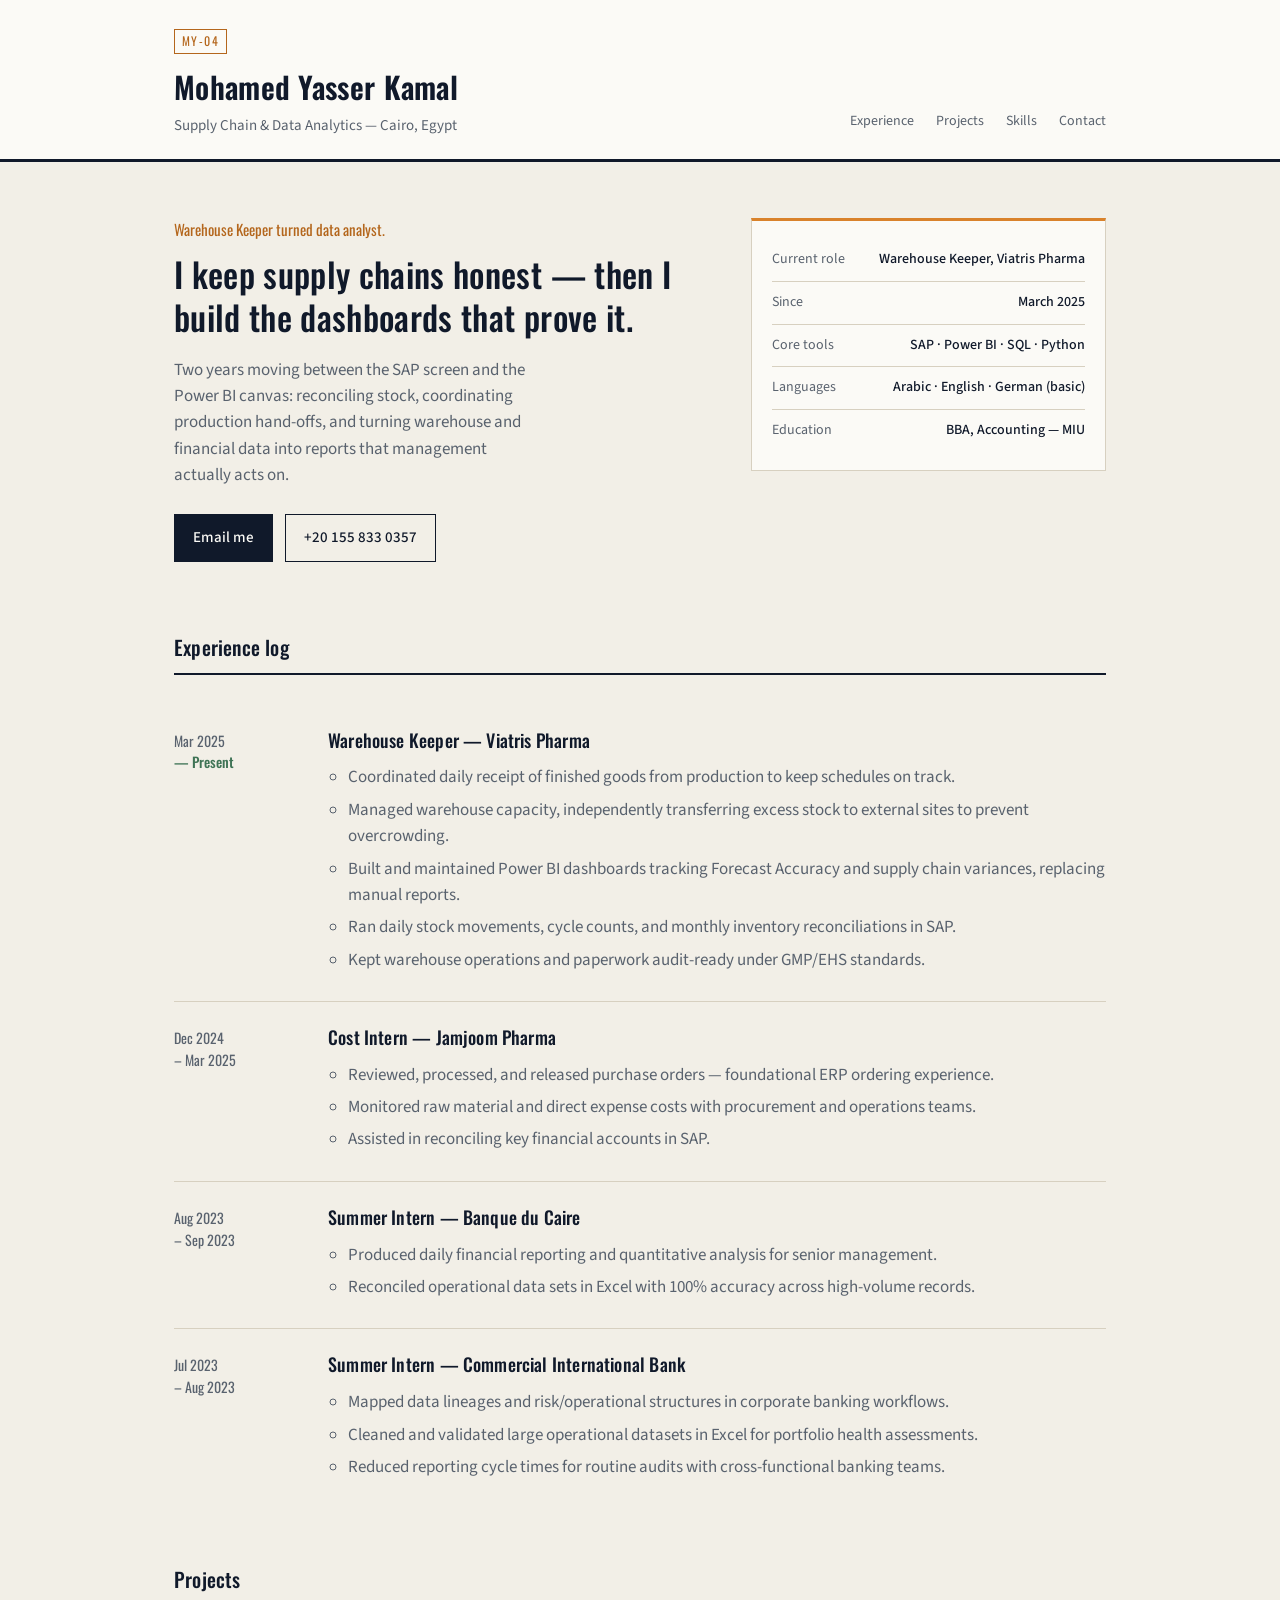
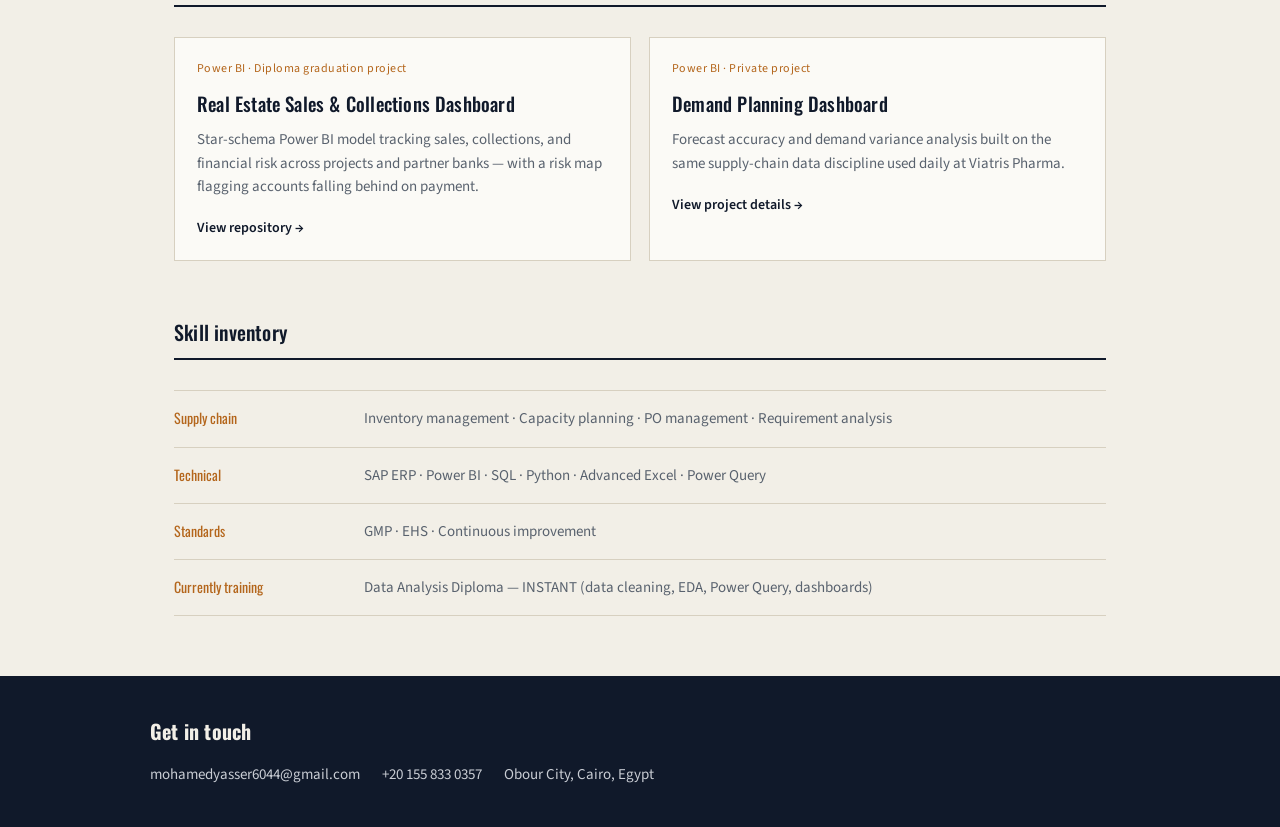
==== index.html @ dcd7a33a "Add dedicated demand planning project page (private repo, no GH link, placeholders for screenshot/de" ====
<!DOCTYPE html>
<html lang="en">
<head>
<meta charset="UTF-8">
<meta name="viewport" content="width=device-width, initial-scale=1.0">
<title>Mohamed Yasser Kamal — Supply Chain & Data Analytics</title>
<link rel="stylesheet" href="styles.css">
</head>
<body>

<header class="masthead">
  <div class="masthead-inner">
    <div class="id-block">
      <span class="id-code">MY-04</span>
      <h1>Mohamed Yasser Kamal</h1>
      <p class="role">Supply Chain &amp; Data Analytics — Cairo, Egypt</p>
    </div>
    <nav class="manifest">
      <a href="#ledger">Experience</a>
      <a href="#builds">Projects</a>
      <a href="#stock">Skills</a>
      <a href="#contact">Contact</a>
    </nav>
  </div>
</header>

<main>

  <section class="hero">
    <div class="hero-grid">
      <div class="hero-lead">
        <p class="hero-kicker">Warehouse Keeper turned data analyst.</p>
        <h2>I keep supply chains honest — then I build the dashboards that prove it.</h2>
        <p class="hero-body">
          Two years moving between the SAP screen and the Power BI canvas: reconciling stock,
          coordinating production hand-offs, and turning warehouse and financial data into
          reports that management actually acts on.
        </p>
        <div class="hero-actions">
          <a class="btn-primary" href="mailto:mohamedyasser6044@gmail.com">Email me</a>
          <a class="btn-ghost" href="tel:+201558330357">+20 155 833 0357</a>
        </div>
      </div>
      <div class="hero-manifest-card" aria-label="quick facts">
        <div class="manifest-row"><span>Current role</span><strong>Warehouse Keeper, Viatris Pharma</strong></div>
        <div class="manifest-row"><span>Since</span><strong>March 2025</strong></div>
        <div class="manifest-row"><span>Core tools</span><strong>SAP · Power BI · SQL · Python</strong></div>
        <div class="manifest-row"><span>Languages</span><strong>Arabic · English · German (basic)</strong></div>
        <div class="manifest-row"><span>Education</span><strong>BBA, Accounting — MIU</strong></div>
      </div>
    </div>
  </section>

  <section id="ledger" class="ledger">
    <h3 class="section-label">Experience log</h3>
    <ol class="entries">

      <li class="entry">
        <div class="entry-date"><span>Mar 2025</span><span class="ongoing">— Present</span></div>
        <div class="entry-body">
          <h4>Warehouse Keeper — Viatris Pharma</h4>
          <ul>
            <li>Coordinated daily receipt of finished goods from production to keep schedules on track.</li>
            <li>Managed warehouse capacity, independently transferring excess stock to external sites to prevent overcrowding.</li>
            <li>Built and maintained Power BI dashboards tracking Forecast Accuracy and supply chain variances, replacing manual reports.</li>
            <li>Ran daily stock movements, cycle counts, and monthly inventory reconciliations in SAP.</li>
            <li>Kept warehouse operations and paperwork audit-ready under GMP/EHS standards.</li>
          </ul>
        </div>
      </li>

      <li class="entry">
        <div class="entry-date"><span>Dec 2024</span><span>– Mar 2025</span></div>
        <div class="entry-body">
          <h4>Cost Intern — Jamjoom Pharma</h4>
          <ul>
            <li>Reviewed, processed, and released purchase orders — foundational ERP ordering experience.</li>
            <li>Monitored raw material and direct expense costs with procurement and operations teams.</li>
            <li>Assisted in reconciling key financial accounts in SAP.</li>
          </ul>
        </div>
      </li>

      <li class="entry">
        <div class="entry-date"><span>Aug 2023</span><span>– Sep 2023</span></div>
        <div class="entry-body">
          <h4>Summer Intern — Banque du Caire</h4>
          <ul>
            <li>Produced daily financial reporting and quantitative analysis for senior management.</li>
            <li>Reconciled operational data sets in Excel with 100% accuracy across high-volume records.</li>
          </ul>
        </div>
      </li>

      <li class="entry">
        <div class="entry-date"><span>Jul 2023</span><span>– Aug 2023</span></div>
        <div class="entry-body">
          <h4>Summer Intern — Commercial International Bank</h4>
          <ul>
            <li>Mapped data lineages and risk/operational structures in corporate banking workflows.</li>
            <li>Cleaned and validated large operational datasets in Excel for portfolio health assessments.</li>
            <li>Reduced reporting cycle times for routine audits with cross-functional banking teams.</li>
          </ul>
        </div>
      </li>

    </ol>
  </section>

  <section id="builds" class="builds">
    <h3 class="section-label">Projects</h3>
    <div class="build-cards">

      <a class="build-card" href="https://github.com/mohamedyasser6044/sales-collections-dashboard">
        <span class="build-tag">Power BI · Diploma graduation project</span>
        <h4>Real Estate Sales &amp; Collections Dashboard</h4>
        <p>Star-schema Power BI model tracking sales, collections, and financial risk across projects and partner banks — with a risk map flagging accounts falling behind on payment.</p>
        <span class="build-link">View repository →</span>
      </a>

      <a class="build-card" href="projects/demand-planning/index.html">
        <span class="build-tag">Power BI · Private project</span>
        <h4>Demand Planning Dashboard</h4>
        <p>Forecast accuracy and demand variance analysis built on the same supply-chain data discipline used daily at Viatris Pharma.</p>
        <span class="build-link">View project details →</span>
      </a>

    </div>
  </section>

  <section id="stock" class="stock">
    <h3 class="section-label">Skill inventory</h3>
    <div class="stock-grid">
      <div class="stock-row">
        <span class="stock-label">Supply chain</span>
        <span class="stock-items">Inventory management · Capacity planning · PO management · Requirement analysis</span>
      </div>
      <div class="stock-row">
        <span class="stock-label">Technical</span>
        <span class="stock-items">SAP ERP · Power BI · SQL · Python · Advanced Excel · Power Query</span>
      </div>
      <div class="stock-row">
        <span class="stock-label">Standards</span>
        <span class="stock-items">GMP · EHS · Continuous improvement</span>
      </div>
      <div class="stock-row">
        <span class="stock-label">Currently training</span>
        <span class="stock-items">Data Analysis Diploma — INSTANT (data cleaning, EDA, Power Query, dashboards)</span>
      </div>
    </div>
  </section>

</main>

<footer id="contact" class="contact">
  <div class="contact-inner">
    <h3>Get in touch</h3>
    <div class="contact-lines">
      <a href="mailto:mohamedyasser6044@gmail.com">mohamedyasser6044@gmail.com</a>
      <a href="tel:+201558330357">+20 155 833 0357</a>
      <span>Obour City, Cairo, Egypt</span>
    </div>
  </div>
</footer>

</body>
</html>
---- styles.css ----
@import url('https://fonts.googleapis.com/css2?family=Oswald:wght@400;500;600&family=Source+Sans+3:wght@400;500;600&display=swap');

:root {
  --ink: #10192A;
  --paper: #F2EFE7;
  --paper-raised: #FBFAF6;
  --amber: #D9822B;
  --amber-deep: #B4661C;
  --slate: #59626E;
  --line: #D7D0C0;
  --good: #3F7355;
}

* { box-sizing: border-box; }

html { scroll-behavior: smooth; }

body {
  margin: 0;
  background: var(--paper);
  color: var(--ink);
  font-family: 'Source Sans 3', system-ui, sans-serif;
  font-size: 17px;
  line-height: 1.55;
}

h1, h2, h3, h4 {
  font-family: 'Oswald', 'Source Sans 3', system-ui, sans-serif;
  letter-spacing: 0.01em;
  margin: 0;
  color: var(--ink);
}

a { color: inherit; text-decoration: none; }

/* ---------- Masthead ---------- */

.masthead {
  border-bottom: 3px solid var(--ink);
  background: var(--paper-raised);
}

.masthead-inner {
  max-width: 980px;
  margin: 0 auto;
  padding: 28px 24px 22px;
  display: flex;
  justify-content: space-between;
  align-items: flex-end;
  flex-wrap: wrap;
  gap: 16px;
}

.id-code {
  display: inline-block;
  font-family: 'Oswald', sans-serif;
  font-size: 12px;
  letter-spacing: 0.12em;
  color: var(--amber-deep);
  border: 1px solid var(--amber-deep);
  padding: 2px 7px;
  margin-bottom: 10px;
}

.id-block h1 {
  font-size: 30px;
  font-weight: 600;
}

.role {
  margin: 4px 0 0;
  color: var(--slate);
  font-size: 15px;
}

.manifest {
  display: flex;
  gap: 22px;
  font-size: 14px;
  padding-bottom: 4px;
}

.manifest a { color: var(--slate); border-bottom: 1px solid transparent; }
.manifest a:hover { color: var(--ink); border-bottom-color: var(--amber); }

/* ---------- Hero ---------- */

.hero { max-width: 980px; margin: 0 auto; padding: 56px 24px 40px; }

.hero-grid {
  display: grid;
  grid-template-columns: 1.5fr 1fr;
  gap: 44px;
  align-items: start;
}

.hero-kicker {
  font-family: 'Oswald', sans-serif;
  color: var(--amber-deep);
  font-size: 15px;
  margin: 0 0 10px;
}

.hero-lead h2 {
  font-size: 34px;
  font-weight: 500;
  line-height: 1.28;
  max-width: 30ch;
  margin-bottom: 18px;
}

.hero-body {
  color: var(--slate);
  max-width: 46ch;
  margin: 0 0 26px;
}

.hero-actions { display: flex; gap: 12px; flex-wrap: wrap; }

.btn-primary, .btn-ghost {
  display: inline-block;
  font-size: 15px;
  font-weight: 500;
  padding: 11px 18px;
  border: 1px solid var(--ink);
}

.btn-primary { background: var(--ink); color: var(--paper-raised); }
.btn-primary:hover { background: var(--amber-deep); border-color: var(--amber-deep); }

.btn-ghost { background: transparent; color: var(--ink); }
.btn-ghost:hover { border-color: var(--amber-deep); color: var(--amber-deep); }

.hero-manifest-card {
  background: var(--paper-raised);
  border: 1px solid var(--line);
  border-top: 3px solid var(--amber);
  padding: 18px 20px;
}

.manifest-row {
  display: flex;
  justify-content: space-between;
  gap: 12px;
  padding: 10px 0;
  border-bottom: 1px solid var(--line);
  font-size: 14px;
}

.manifest-row:last-child { border-bottom: none; }

.manifest-row span { color: var(--slate); }
.manifest-row strong { text-align: right; font-weight: 500; }

/* ---------- Section label ---------- */

.section-label {
  font-size: 20px;
  font-weight: 500;
  padding-bottom: 10px;
  border-bottom: 2px solid var(--ink);
  margin-bottom: 30px;
}

/* ---------- Ledger (experience timeline) ---------- */

.ledger { max-width: 980px; margin: 0 auto; padding: 30px 24px 10px; }

.entries { list-style: none; margin: 0; padding: 0; }

.entry {
  display: grid;
  grid-template-columns: 130px 1fr;
  gap: 24px;
  padding: 22px 0;
  border-top: 1px solid var(--line);
}

.entry:first-child { border-top: none; }

.entry-date {
  display: flex;
  flex-direction: column;
  font-family: 'Oswald', sans-serif;
  font-size: 14px;
  color: var(--slate);
  padding-top: 3px;
}

.entry-date .ongoing { color: var(--good); font-weight: 500; }

.entry-body h4 { font-size: 18px; font-weight: 500; margin-bottom: 10px; }
.entry-body ul { margin: 0; padding-left: 20px; color: var(--slate); }
.entry-body li { margin-bottom: 6px; }

/* ---------- Projects ---------- */

.builds { max-width: 980px; margin: 0 auto; padding: 46px 24px 10px; }

.build-cards {
  display: grid;
  grid-template-columns: 1fr 1fr;
  gap: 18px;
}

.build-card {
  display: block;
  border: 1px solid var(--line);
  padding: 22px 22px 20px;
  background: var(--paper-raised);
  transition: border-color 0.15s ease;
}

.build-card:hover { border-color: var(--amber); }

.build-tag {
  display: block;
  font-size: 12px;
  letter-spacing: 0.04em;
  color: var(--amber-deep);
  margin-bottom: 10px;
}

.build-card h4 { font-size: 19px; font-weight: 500; margin-bottom: 10px; }
.build-card p { color: var(--slate); font-size: 15px; margin: 0 0 16px; }
.build-link { font-size: 14px; font-weight: 600; }

/* ---------- Skills ---------- */

.stock { max-width: 980px; margin: 0 auto; padding: 46px 24px 60px; }

.stock-grid { border-top: 1px solid var(--line); }

.stock-row {
  display: grid;
  grid-template-columns: 170px 1fr;
  gap: 20px;
  padding: 16px 0;
  border-bottom: 1px solid var(--line);
}

.stock-label {
  font-family: 'Oswald', sans-serif;
  font-size: 14px;
  color: var(--amber-deep);
}

.stock-items { color: var(--slate); font-size: 15px; }

/* ---------- Contact / footer ---------- */

.contact {
  background: var(--ink);
  color: var(--paper);
  padding: 40px 24px;
}

.contact-inner { max-width: 980px; margin: 0 auto; }

.contact h3 { color: var(--paper); font-size: 20px; margin-bottom: 16px; }

.contact-lines {
  display: flex;
  gap: 22px;
  flex-wrap: wrap;
  font-size: 15px;
  color: #C9CDD4;
}

.contact-lines a:hover { color: var(--amber); }

/* ---------- Responsive ---------- */

@media (max-width: 720px) {
  .hero-grid { grid-template-columns: 1fr; }
  .entry { grid-template-columns: 1fr; gap: 6px; }
  .build-cards { grid-template-columns: 1fr; }
  .stock-row { grid-template-columns: 1fr; gap: 4px; }
  .hero-lead h2 { font-size: 28px; }
}
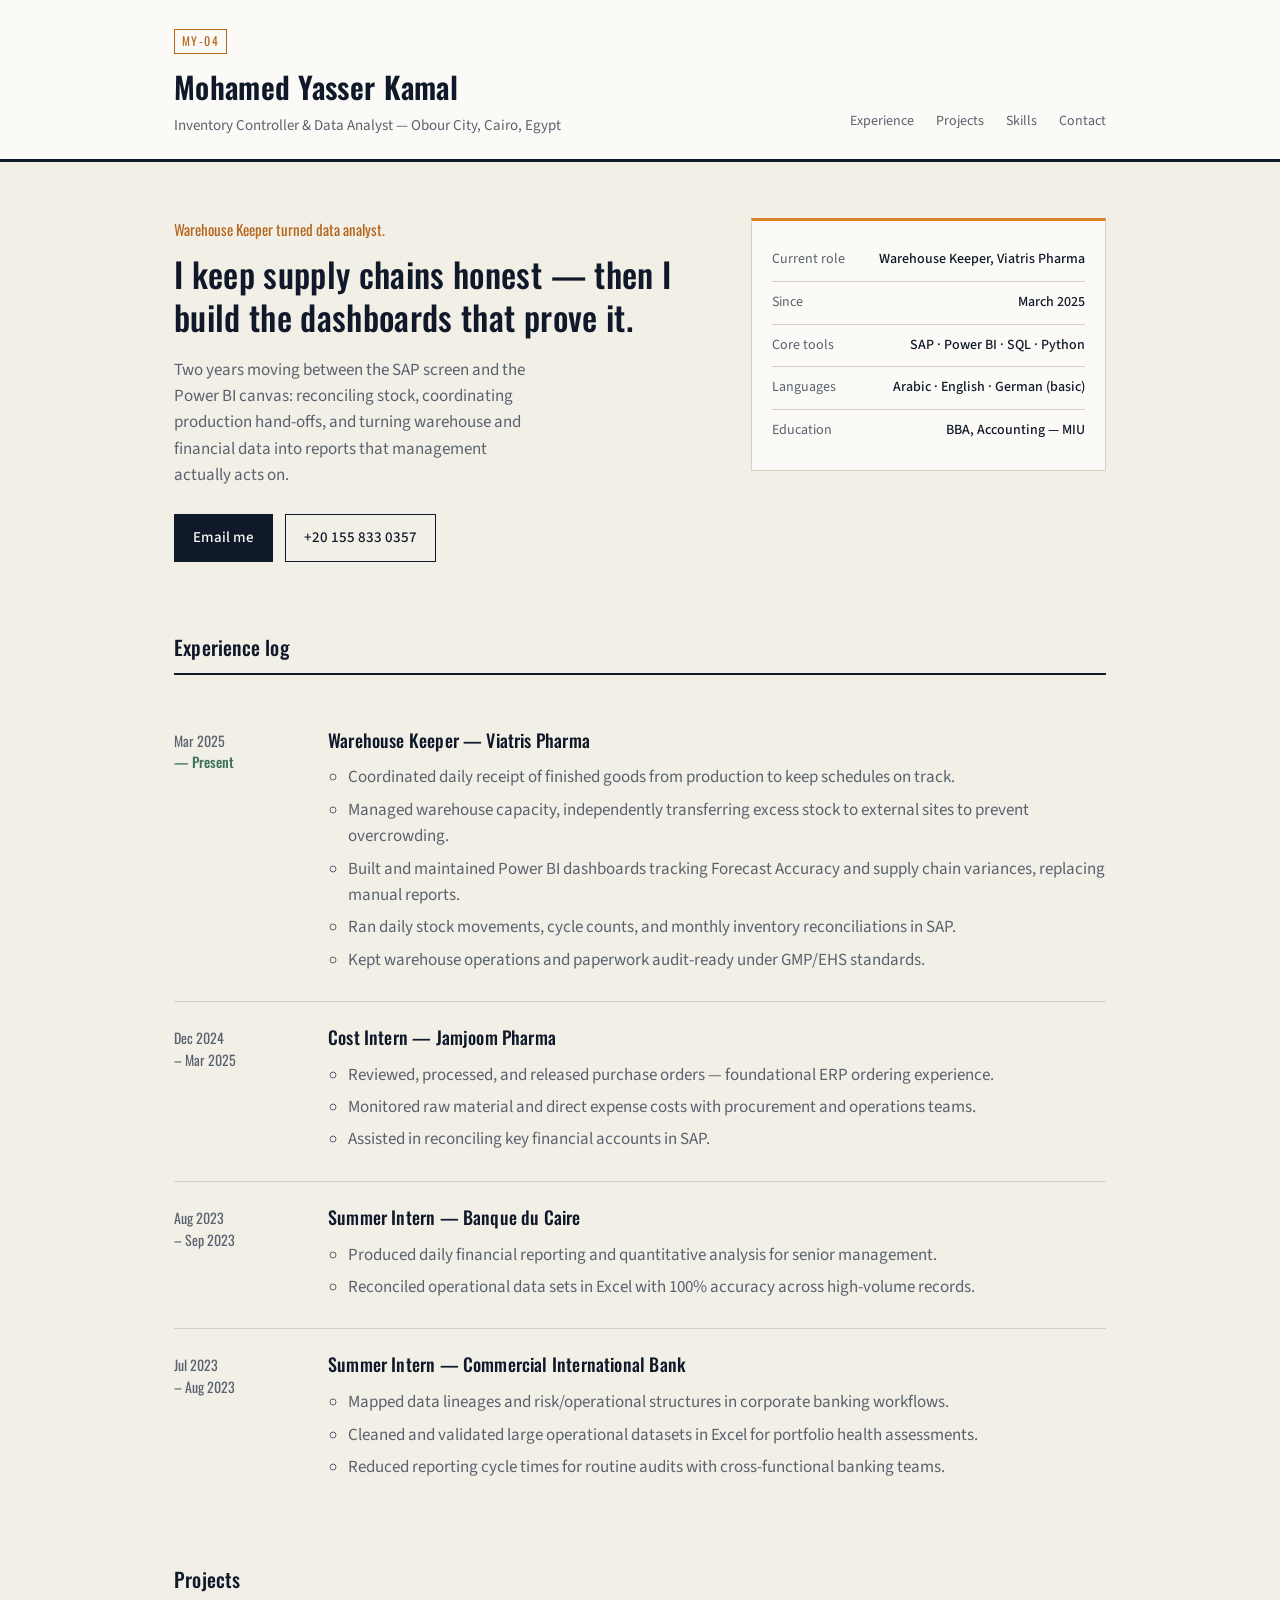
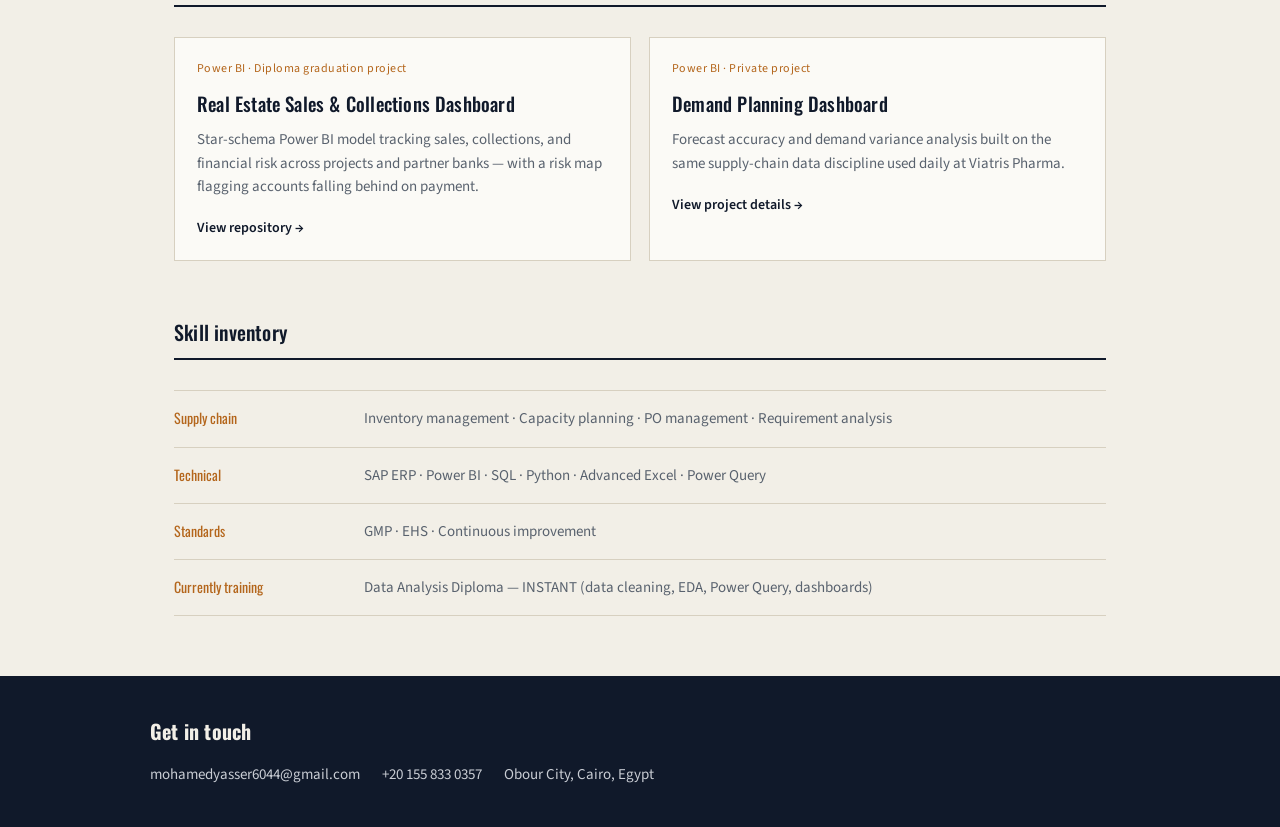
==== commit c12336ba: "Match title and role to CV CV headline is 'Inventory Controller & Data Analyst'; the site said 'Supp" ====
--- a/index.html
+++ b/index.html
@@ -3,7 +3,7 @@
 <head>
 <meta charset="UTF-8">
 <meta name="viewport" content="width=device-width, initial-scale=1.0">
-<title>Mohamed Yasser Kamal — Supply Chain & Data Analytics</title>
+<title>Mohamed Yasser Kamal — Inventory Controller & Data Analyst</title>
 <link rel="stylesheet" href="styles.css">
 </head>
 <body>
@@ -13,7 +13,7 @@
     <div class="id-block">
       <span class="id-code">MY-04</span>
       <h1>Mohamed Yasser Kamal</h1>
-      <p class="role">Supply Chain &amp; Data Analytics — Cairo, Egypt</p>
+      <p class="role">Inventory Controller &amp; Data Analyst — Obour City, Cairo, Egypt</p>
     </div>
     <nav class="manifest">
       <a href="#ledger">Experience</a>
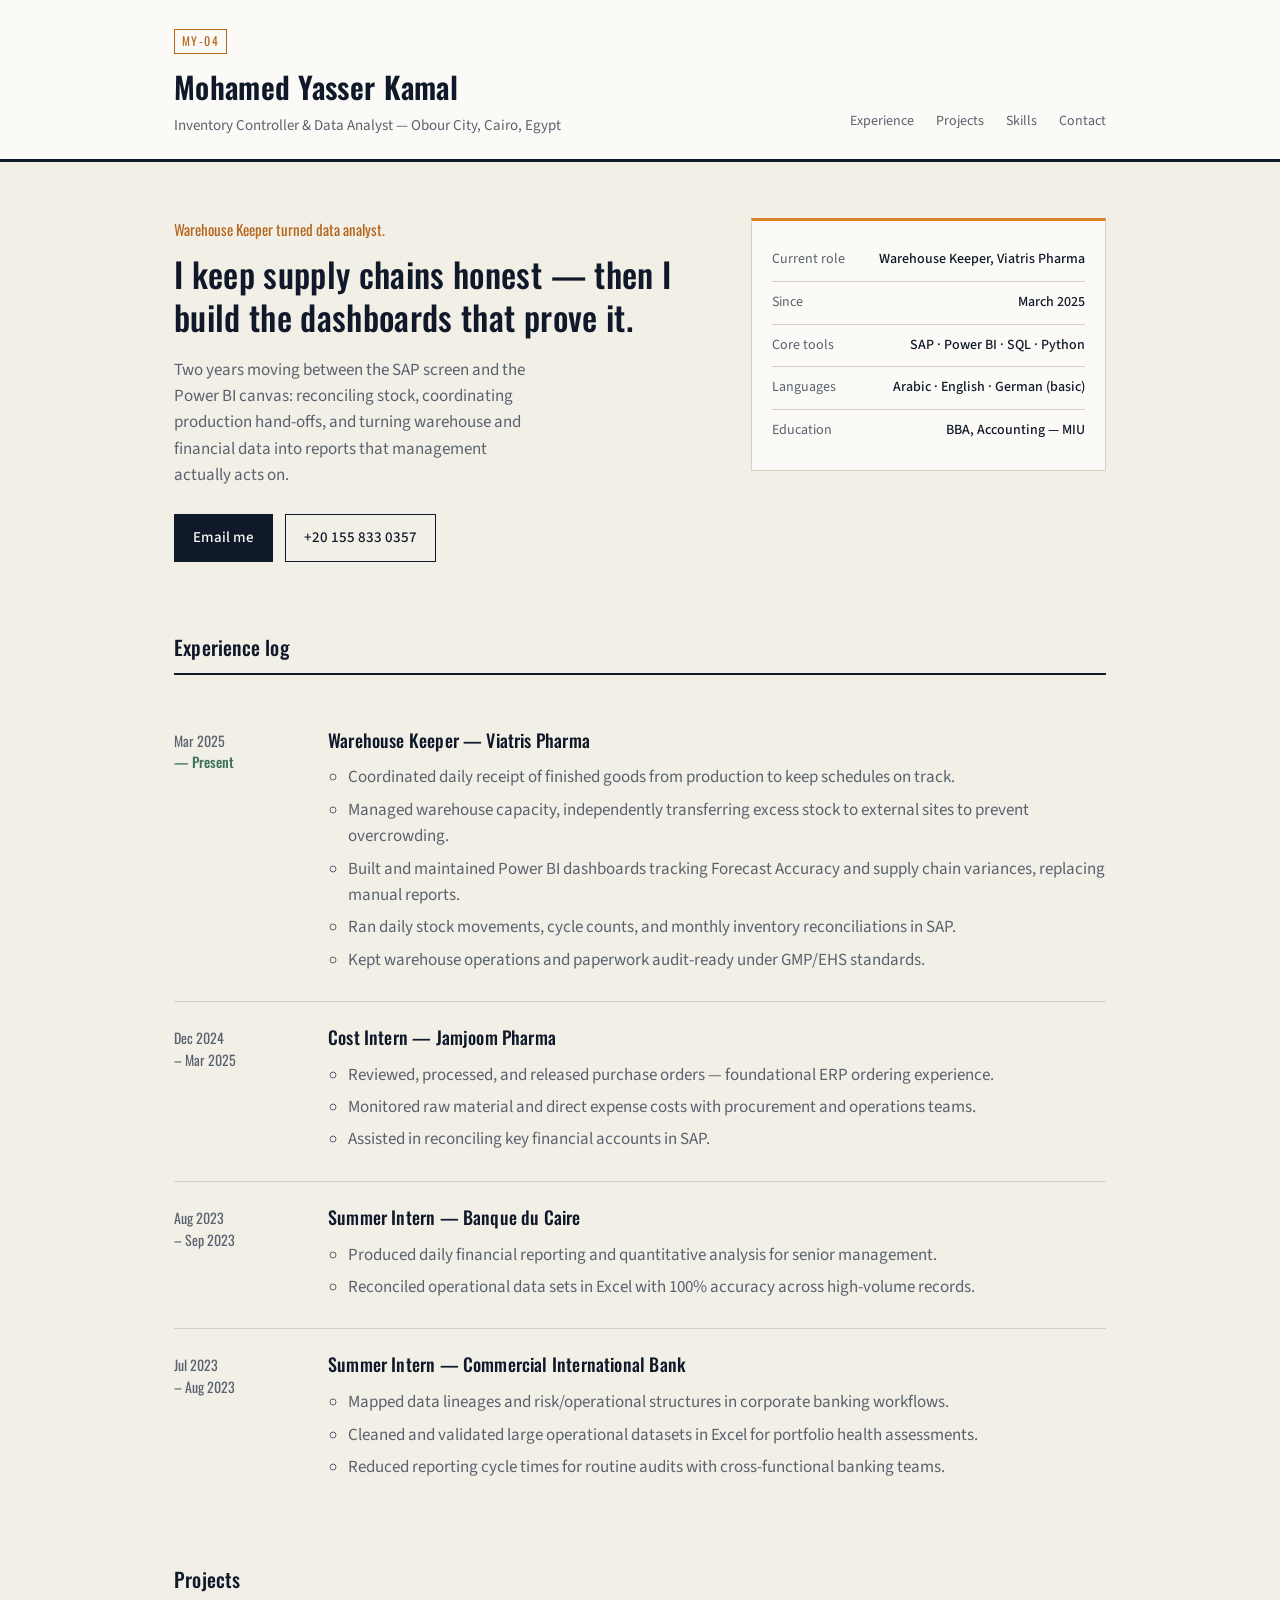
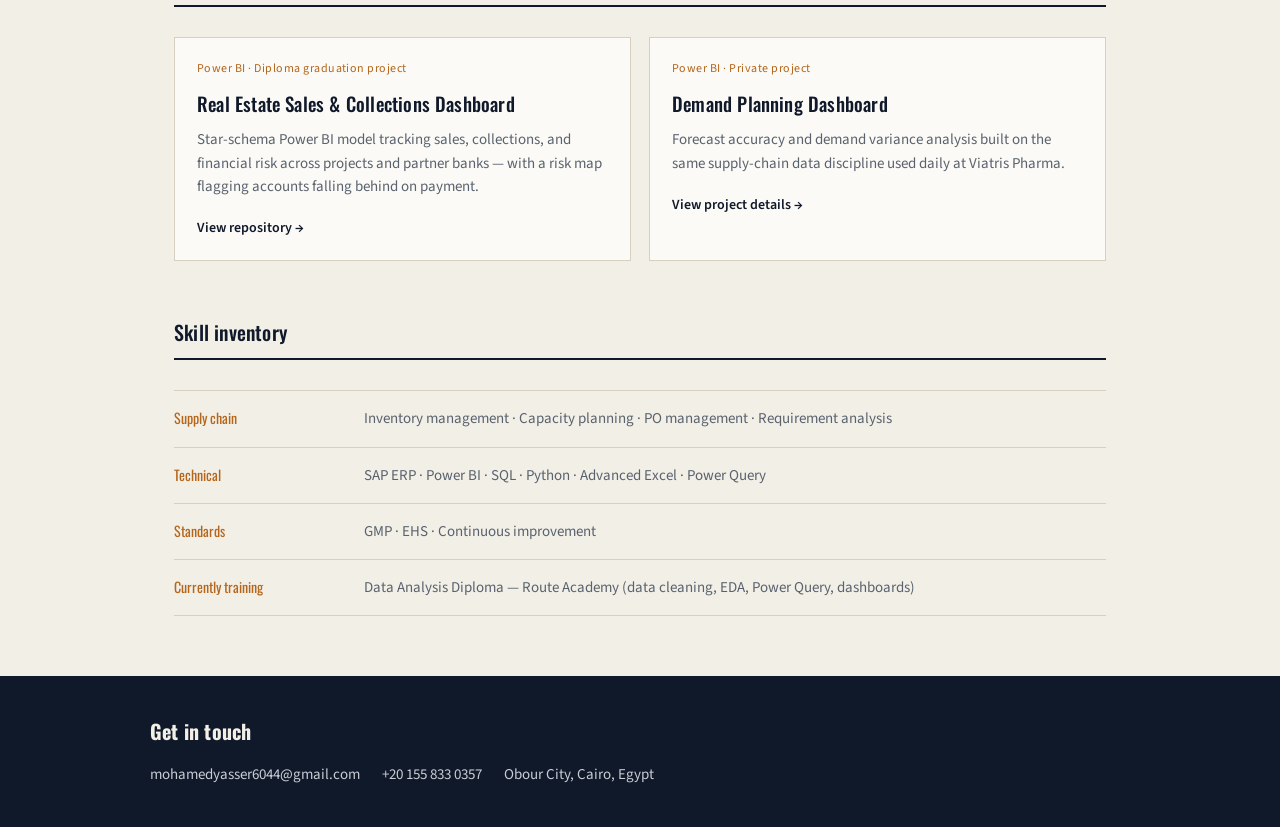
==== commit faa8fce6: "Correct diploma provider to Route Academy Co-Authored-By: Claude Opus 5 <noreply@anthropic.com> Clau" ====
--- a/index.html
+++ b/index.html
@@ -145,7 +145,7 @@
       </div>
       <div class="stock-row">
         <span class="stock-label">Currently training</span>
-        <span class="stock-items">Data Analysis Diploma — INSTANT (data cleaning, EDA, Power Query, dashboards)</span>
+        <span class="stock-items">Data Analysis Diploma — Route Academy (data cleaning, EDA, Power Query, dashboards)</span>
       </div>
     </div>
   </section>
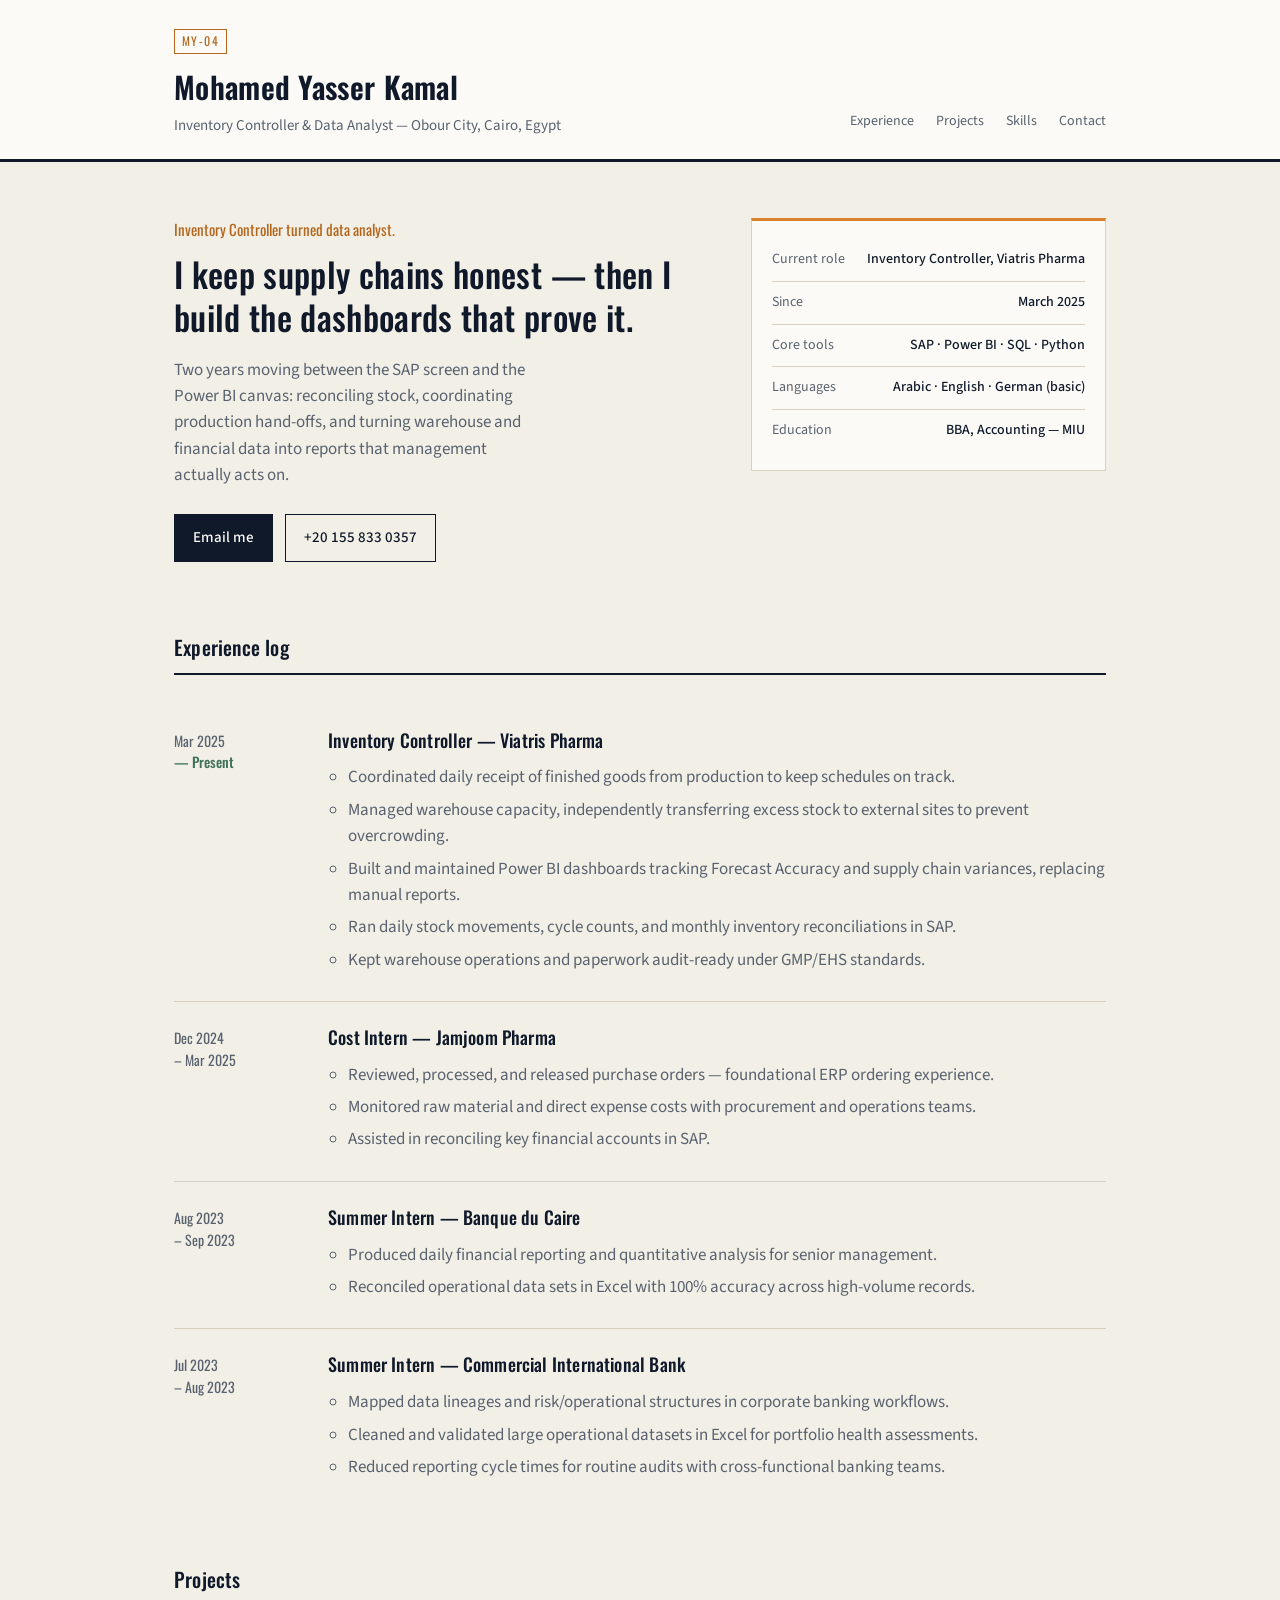
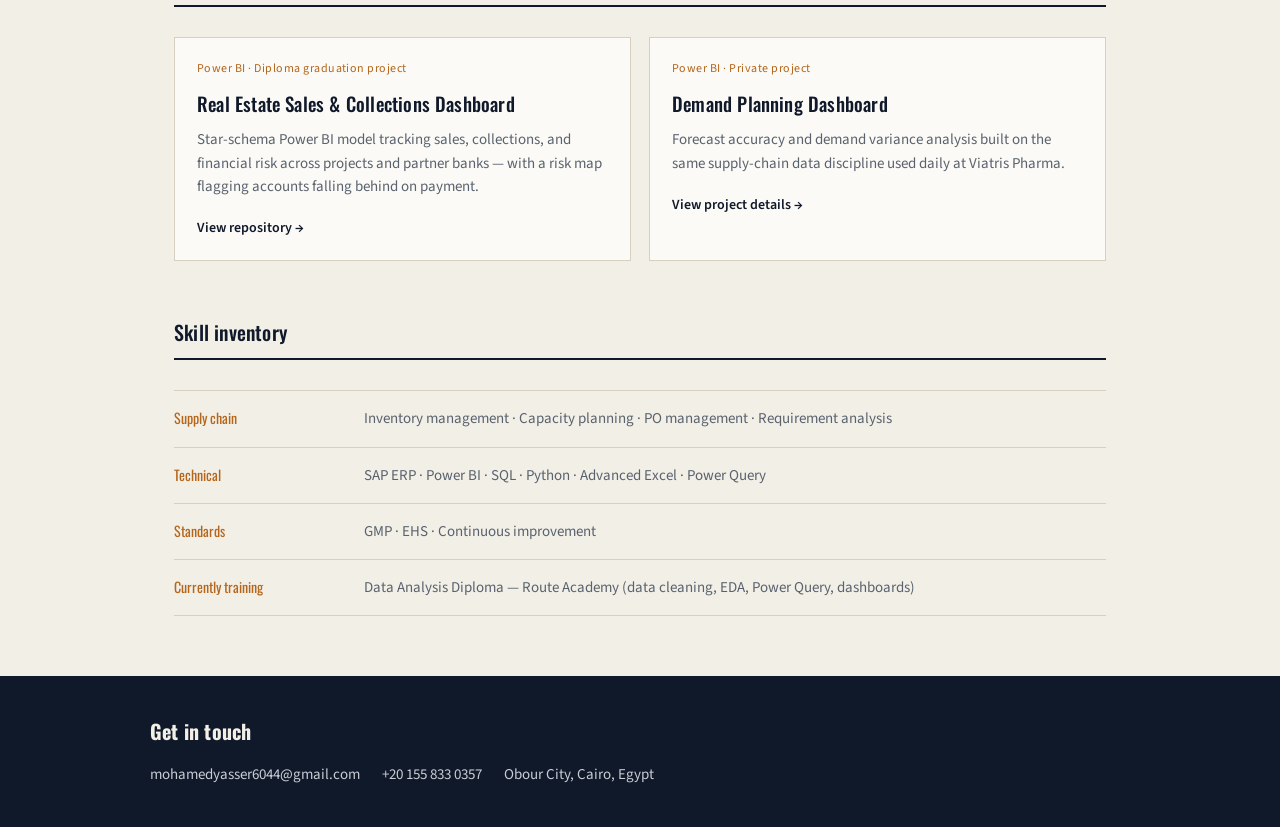
==== commit 7a7fe1e2: "Correct job title to Inventory Controller CV headline and Viatris entry both read 'Inventory Control" ====
--- a/index.html
+++ b/index.html
@@ -29,7 +29,7 @@
   <section class="hero">
     <div class="hero-grid">
       <div class="hero-lead">
-        <p class="hero-kicker">Warehouse Keeper turned data analyst.</p>
+        <p class="hero-kicker">Inventory Controller turned data analyst.</p>
         <h2>I keep supply chains honest — then I build the dashboards that prove it.</h2>
         <p class="hero-body">
           Two years moving between the SAP screen and the Power BI canvas: reconciling stock,
@@ -42,7 +42,7 @@
         </div>
       </div>
       <div class="hero-manifest-card" aria-label="quick facts">
-        <div class="manifest-row"><span>Current role</span><strong>Warehouse Keeper, Viatris Pharma</strong></div>
+        <div class="manifest-row"><span>Current role</span><strong>Inventory Controller, Viatris Pharma</strong></div>
         <div class="manifest-row"><span>Since</span><strong>March 2025</strong></div>
         <div class="manifest-row"><span>Core tools</span><strong>SAP · Power BI · SQL · Python</strong></div>
         <div class="manifest-row"><span>Languages</span><strong>Arabic · English · German (basic)</strong></div>
@@ -58,7 +58,7 @@
       <li class="entry">
         <div class="entry-date"><span>Mar 2025</span><span class="ongoing">— Present</span></div>
         <div class="entry-body">
-          <h4>Warehouse Keeper — Viatris Pharma</h4>
+          <h4>Inventory Controller — Viatris Pharma</h4>
           <ul>
             <li>Coordinated daily receipt of finished goods from production to keep schedules on track.</li>
             <li>Managed warehouse capacity, independently transferring excess stock to external sites to prevent overcrowding.</li>
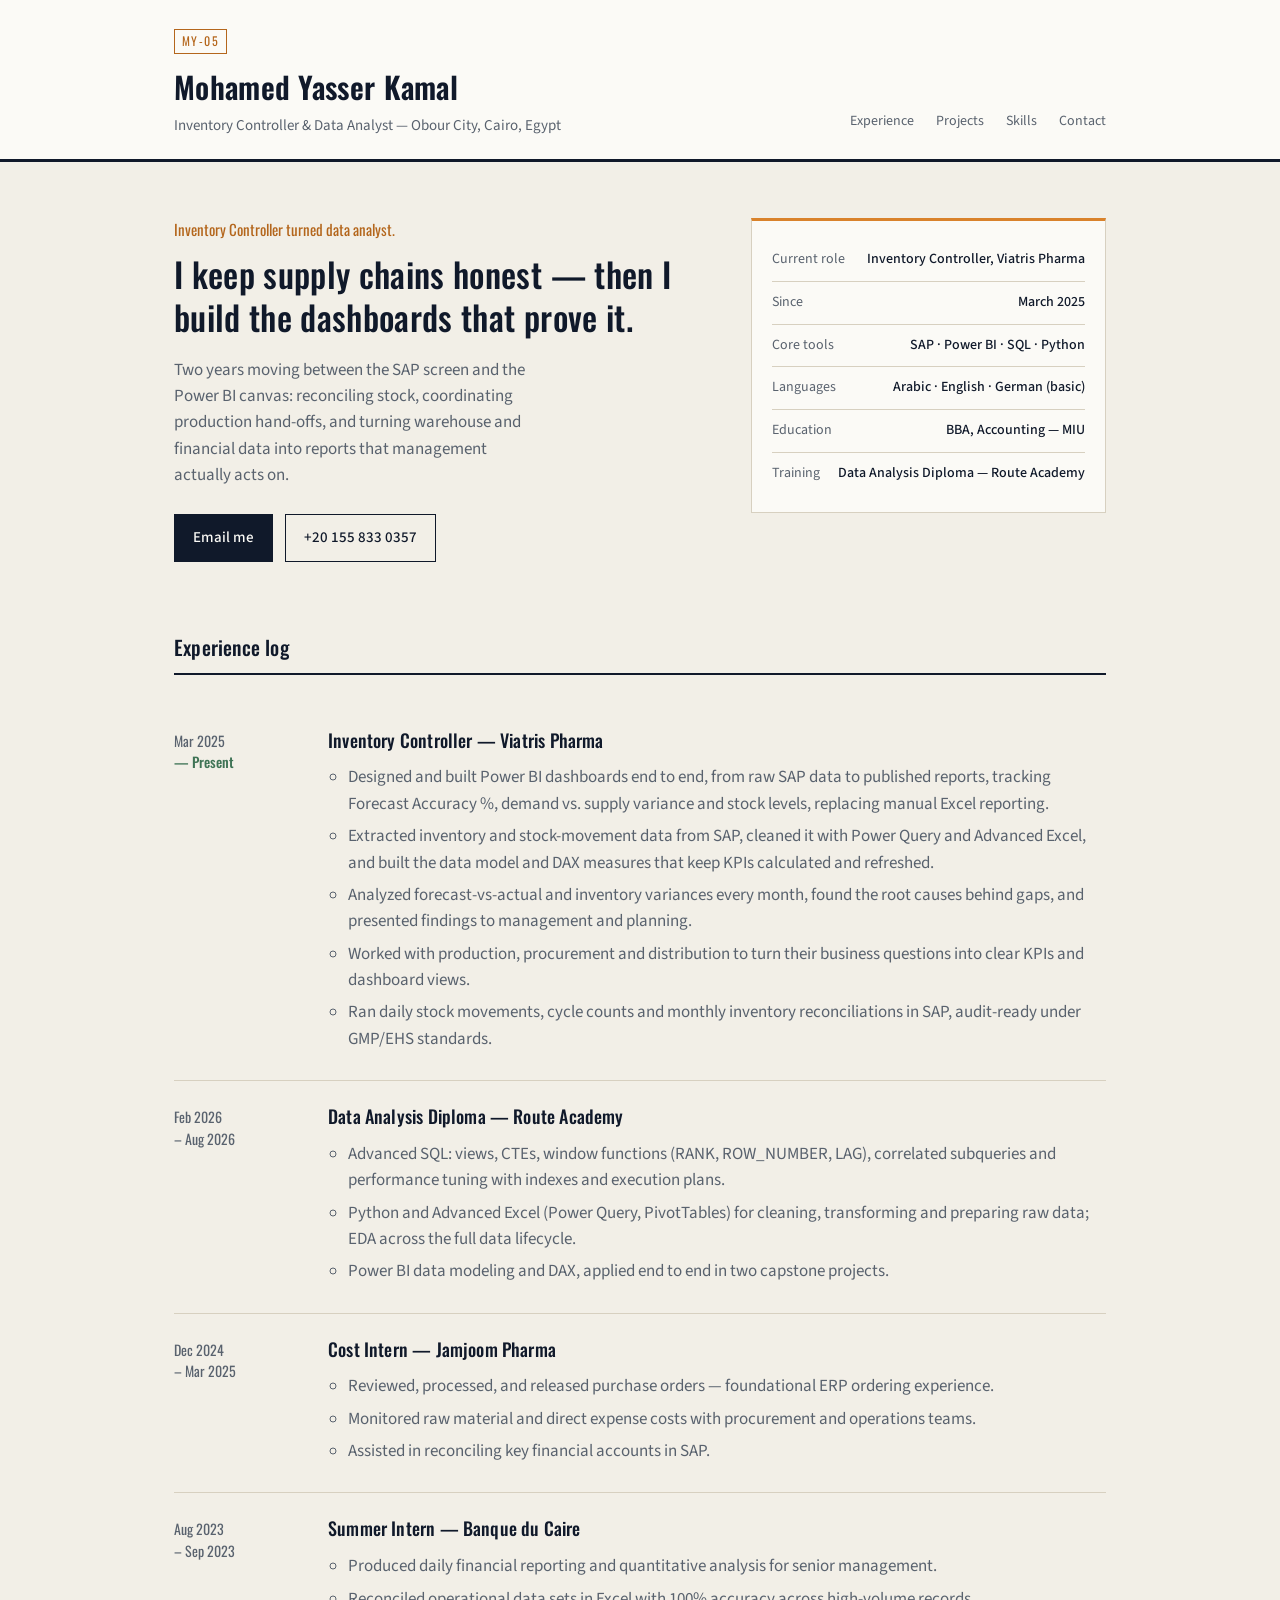
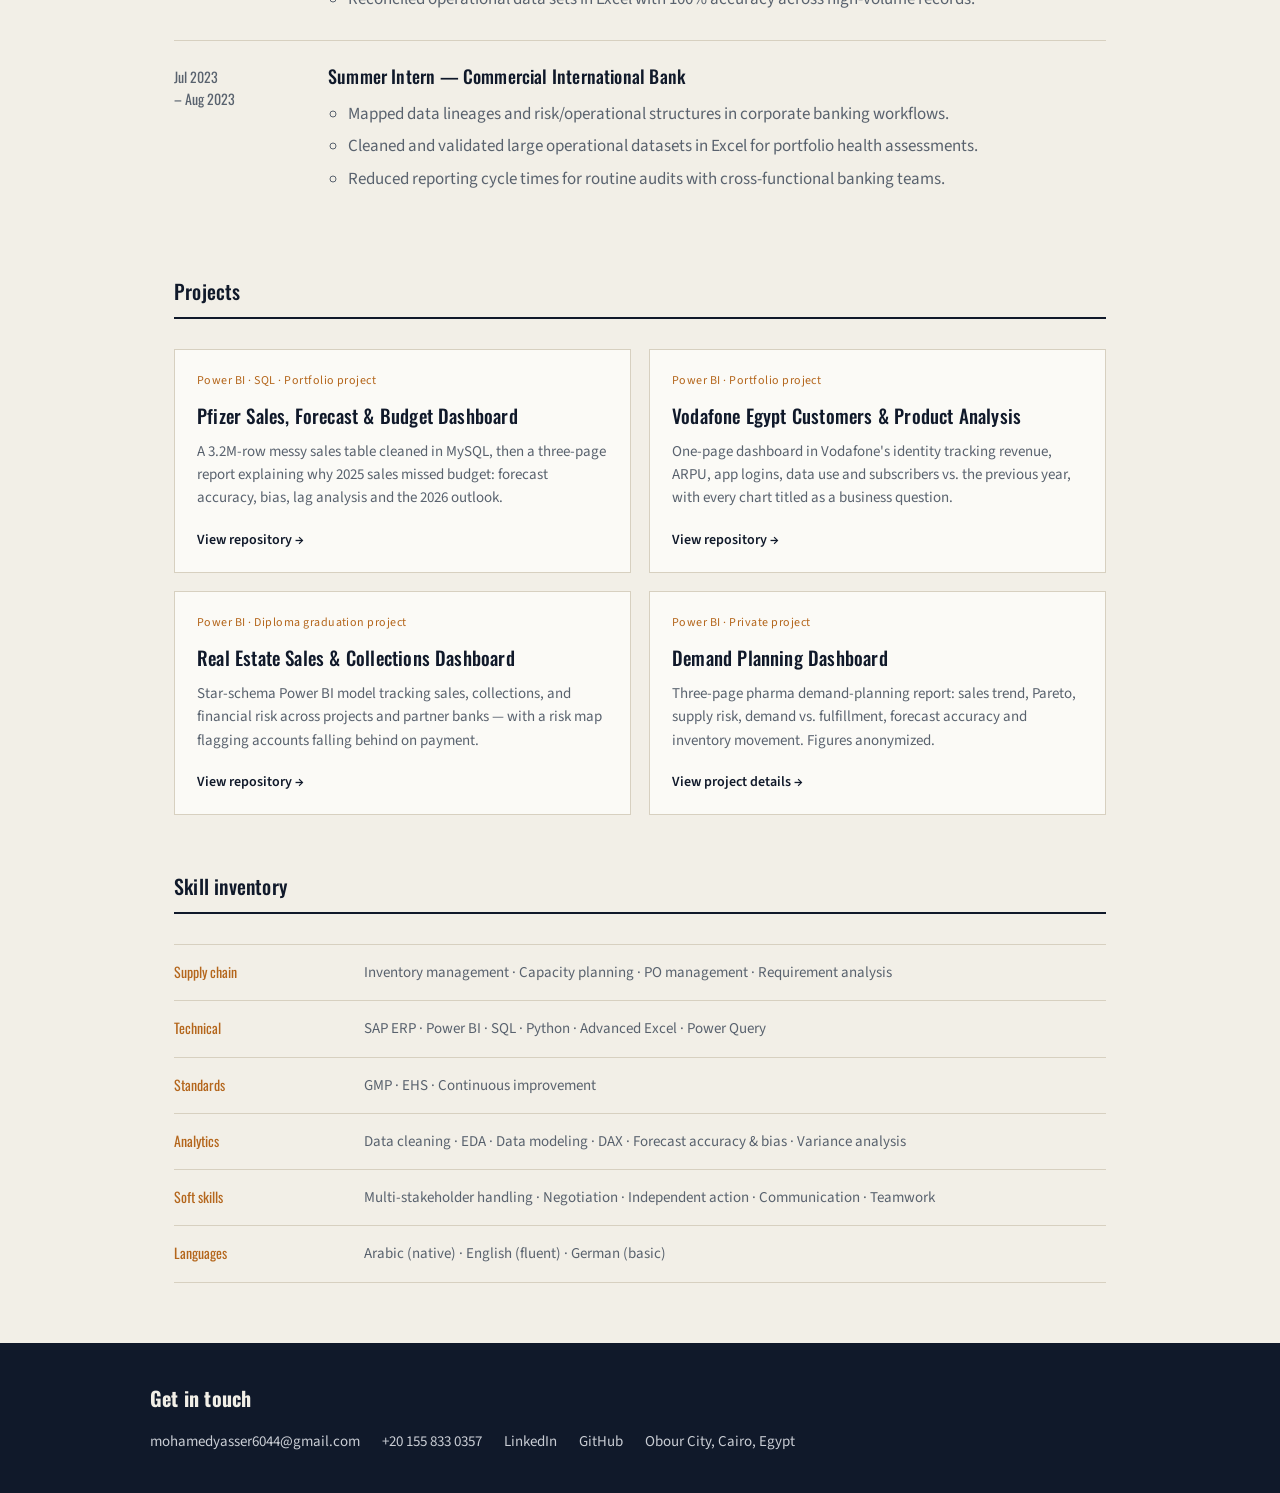
==== commit 2e001d09: "Add Pfizer and Vodafone projects, CV updates, anonymized Demand Planning screenshots - New project c" ====
--- a/index.html
+++ b/index.html
@@ -11,7 +11,7 @@
 <header class="masthead">
   <div class="masthead-inner">
     <div class="id-block">
-      <span class="id-code">MY-04</span>
+      <span class="id-code">MY-05</span>
       <h1>Mohamed Yasser Kamal</h1>
       <p class="role">Inventory Controller &amp; Data Analyst — Obour City, Cairo, Egypt</p>
     </div>
@@ -47,6 +47,7 @@
         <div class="manifest-row"><span>Core tools</span><strong>SAP · Power BI · SQL · Python</strong></div>
         <div class="manifest-row"><span>Languages</span><strong>Arabic · English · German (basic)</strong></div>
         <div class="manifest-row"><span>Education</span><strong>BBA, Accounting — MIU</strong></div>
+        <div class="manifest-row"><span>Training</span><strong>Data Analysis Diploma — Route Academy</strong></div>
       </div>
     </div>
   </section>
@@ -60,11 +61,23 @@
         <div class="entry-body">
           <h4>Inventory Controller — Viatris Pharma</h4>
           <ul>
-            <li>Coordinated daily receipt of finished goods from production to keep schedules on track.</li>
-            <li>Managed warehouse capacity, independently transferring excess stock to external sites to prevent overcrowding.</li>
-            <li>Built and maintained Power BI dashboards tracking Forecast Accuracy and supply chain variances, replacing manual reports.</li>
-            <li>Ran daily stock movements, cycle counts, and monthly inventory reconciliations in SAP.</li>
-            <li>Kept warehouse operations and paperwork audit-ready under GMP/EHS standards.</li>
+            <li>Designed and built Power BI dashboards end to end, from raw SAP data to published reports, tracking Forecast Accuracy %, demand vs. supply variance and stock levels, replacing manual Excel reporting.</li>
+            <li>Extracted inventory and stock-movement data from SAP, cleaned it with Power Query and Advanced Excel, and built the data model and DAX measures that keep KPIs calculated and refreshed.</li>
+            <li>Analyzed forecast-vs-actual and inventory variances every month, found the root causes behind gaps, and presented findings to management and planning.</li>
+            <li>Worked with production, procurement and distribution to turn their business questions into clear KPIs and dashboard views.</li>
+            <li>Ran daily stock movements, cycle counts and monthly inventory reconciliations in SAP, audit-ready under GMP/EHS standards.</li>
+          </ul>
+        </div>
+      </li>
+
+      <li class="entry">
+        <div class="entry-date"><span>Feb 2026</span><span>– Aug 2026</span></div>
+        <div class="entry-body">
+          <h4>Data Analysis Diploma — Route Academy</h4>
+          <ul>
+            <li>Advanced SQL: views, CTEs, window functions (RANK, ROW_NUMBER, LAG), correlated subqueries and performance tuning with indexes and execution plans.</li>
+            <li>Python and Advanced Excel (Power Query, PivotTables) for cleaning, transforming and preparing raw data; EDA across the full data lifecycle.</li>
+            <li>Power BI data modeling and DAX, applied end to end in two capstone projects.</li>
           </ul>
         </div>
       </li>
@@ -110,6 +123,20 @@
   <section id="builds" class="builds">
     <h3 class="section-label">Projects</h3>
     <div class="build-cards">
+
+      <a class="build-card" href="https://github.com/mohamedyasser6044/pfizer-demand-planning">
+        <span class="build-tag">Power BI · SQL · Portfolio project</span>
+        <h4>Pfizer Sales, Forecast &amp; Budget Dashboard</h4>
+        <p>A 3.2M-row messy sales table cleaned in MySQL, then a three-page report explaining why 2025 sales missed budget: forecast accuracy, bias, lag analysis and the 2026 outlook.</p>
+        <span class="build-link">View repository →</span>
+      </a>
+
+      <a class="build-card" href="https://github.com/mohamedyasser6044/vodafone-customer-analysis">
+        <span class="build-tag">Power BI · Portfolio project</span>
+        <h4>Vodafone Egypt Customers &amp; Product Analysis</h4>
+        <p>One-page dashboard in Vodafone's identity tracking revenue, ARPU, app logins, data use and subscribers vs. the previous year, with every chart titled as a business question.</p>
+        <span class="build-link">View repository →</span>
+      </a>
 
       <a class="build-card" href="https://github.com/mohamedyasser6044/sales-collections-dashboard">
         <span class="build-tag">Power BI · Diploma graduation project</span>
@@ -121,7 +148,7 @@
       <a class="build-card" href="projects/demand-planning/index.html">
         <span class="build-tag">Power BI · Private project</span>
         <h4>Demand Planning Dashboard</h4>
-        <p>Forecast accuracy and demand variance analysis built on the same supply-chain data discipline used daily at Viatris Pharma.</p>
+        <p>Three-page pharma demand-planning report: sales trend, Pareto, supply risk, demand vs. fulfillment, forecast accuracy and inventory movement. Figures anonymized.</p>
         <span class="build-link">View project details →</span>
       </a>
 
@@ -144,8 +171,16 @@
         <span class="stock-items">GMP · EHS · Continuous improvement</span>
       </div>
       <div class="stock-row">
-        <span class="stock-label">Currently training</span>
-        <span class="stock-items">Data Analysis Diploma — Route Academy (data cleaning, EDA, Power Query, dashboards)</span>
+        <span class="stock-label">Analytics</span>
+        <span class="stock-items">Data cleaning · EDA · Data modeling · DAX · Forecast accuracy &amp; bias · Variance analysis</span>
+      </div>
+      <div class="stock-row">
+        <span class="stock-label">Soft skills</span>
+        <span class="stock-items">Multi-stakeholder handling · Negotiation · Independent action · Communication · Teamwork</span>
+      </div>
+      <div class="stock-row">
+        <span class="stock-label">Languages</span>
+        <span class="stock-items">Arabic (native) · English (fluent) · German (basic)</span>
       </div>
     </div>
   </section>
@@ -158,6 +193,8 @@
     <div class="contact-lines">
       <a href="mailto:mohamedyasser6044@gmail.com">mohamedyasser6044@gmail.com</a>
       <a href="tel:+201558330357">+20 155 833 0357</a>
+      <a href="https://www.linkedin.com/in/mohmedabozaid1">LinkedIn</a>
+      <a href="https://github.com/mohamedyasser6044">GitHub</a>
       <span>Obour City, Cairo, Egypt</span>
     </div>
   </div>
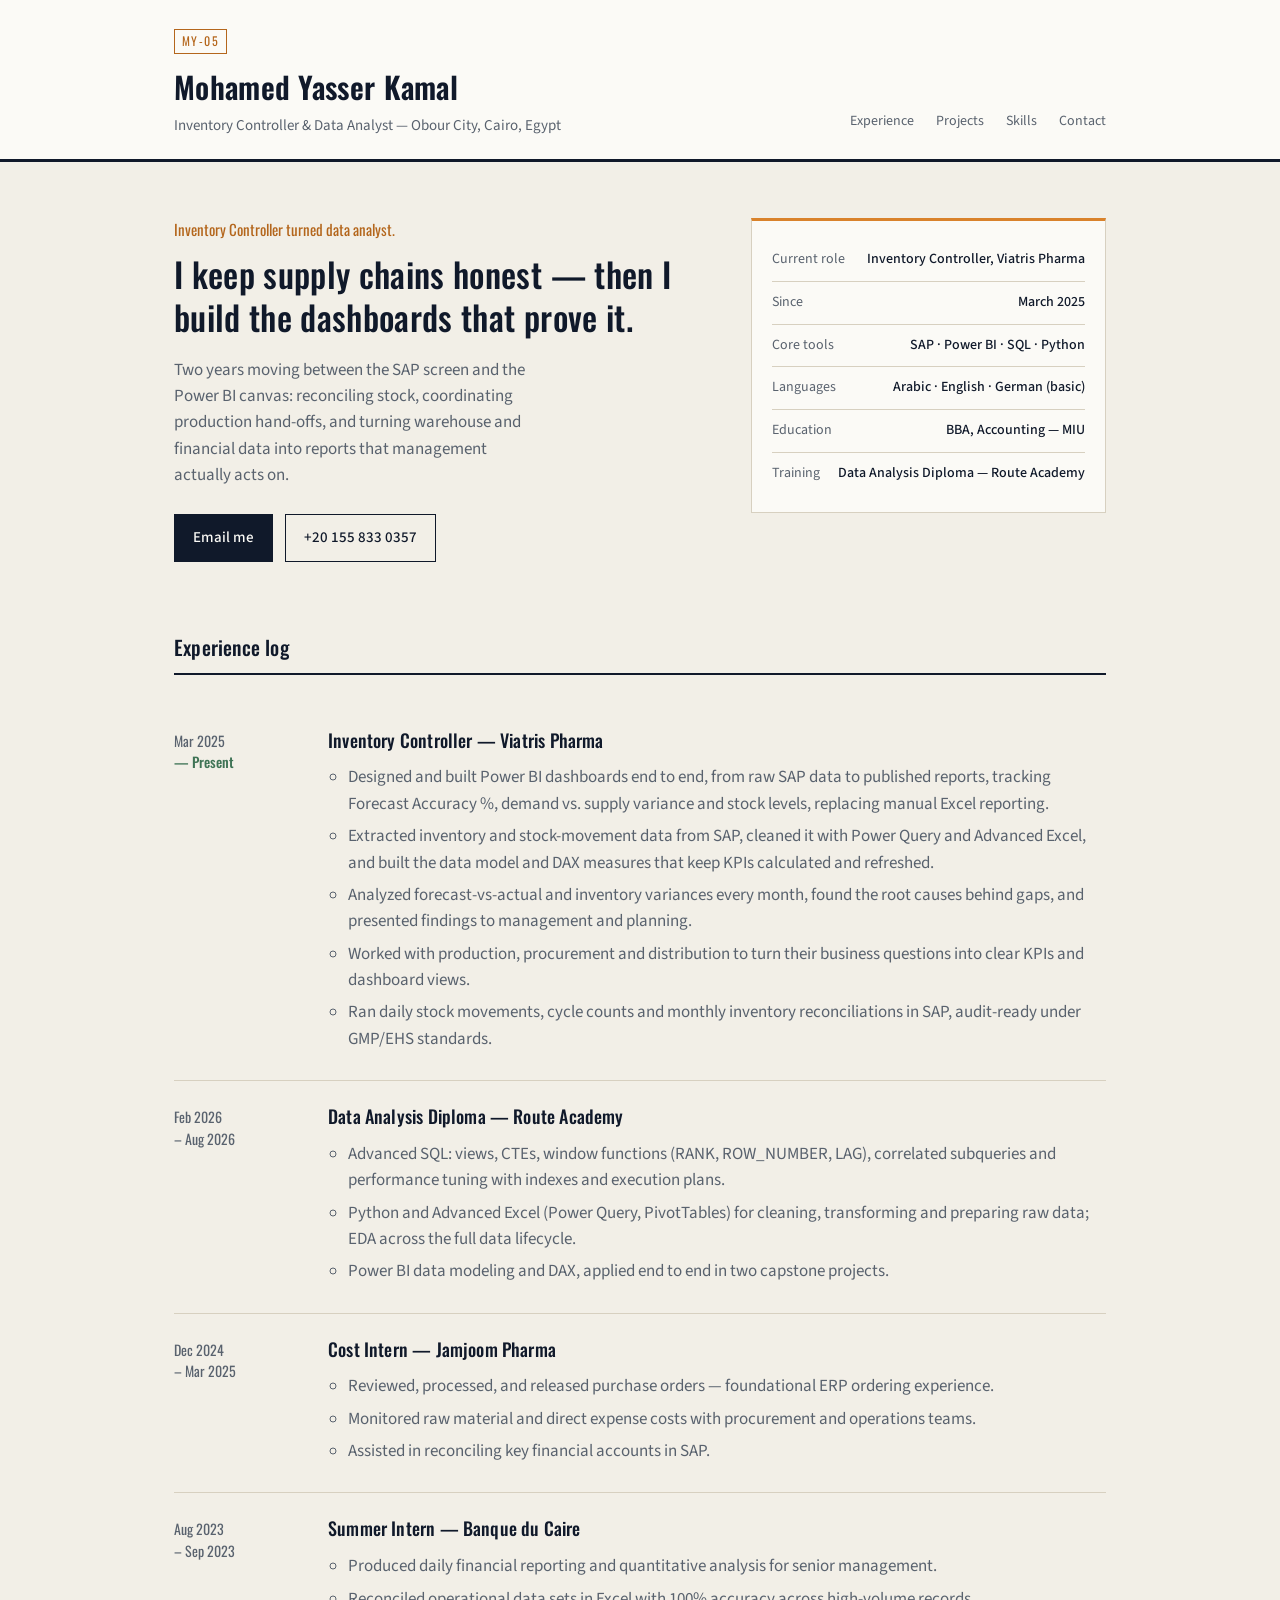
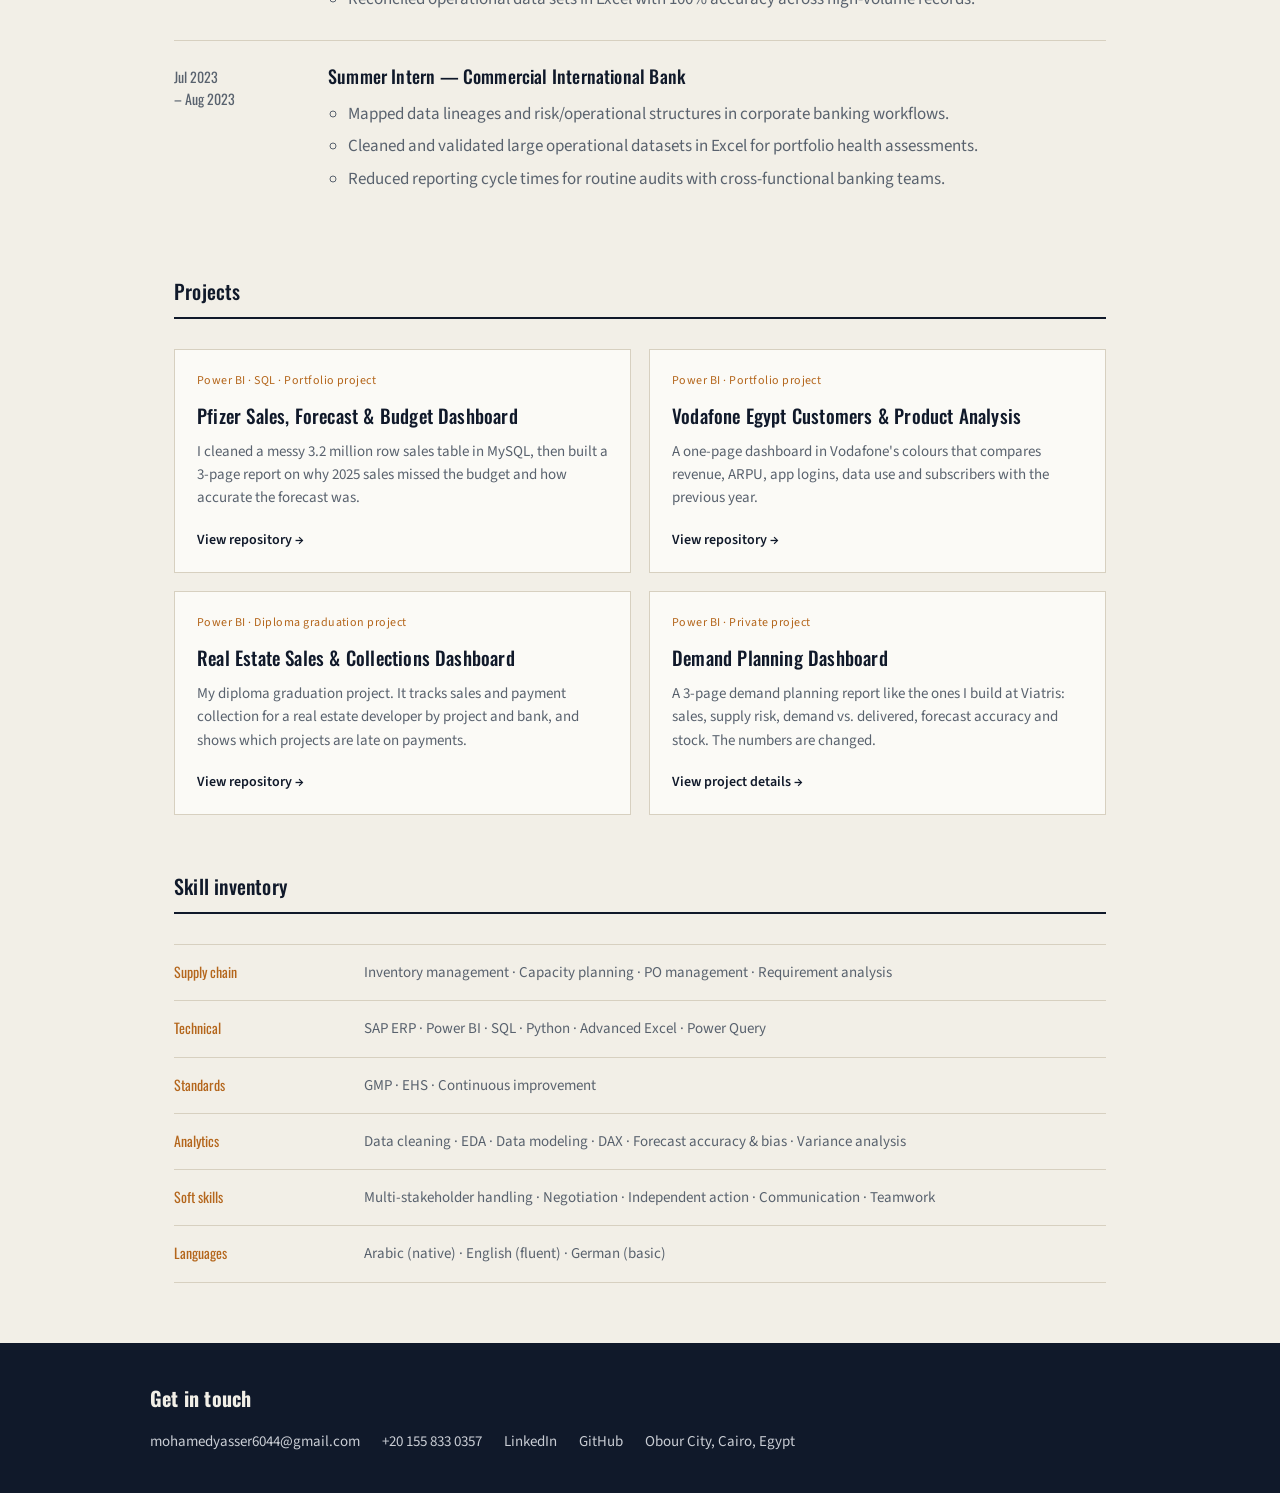
==== commit 5c05e97f: "Rewrite project text in plainer language Co-Authored-By: Claude Opus 5.5 (1M context) <noreply@anthr" ====
--- a/index.html
+++ b/index.html
@@ -127,28 +127,28 @@
       <a class="build-card" href="https://github.com/mohamedyasser6044/pfizer-demand-planning">
         <span class="build-tag">Power BI · SQL · Portfolio project</span>
         <h4>Pfizer Sales, Forecast &amp; Budget Dashboard</h4>
-        <p>A 3.2M-row messy sales table cleaned in MySQL, then a three-page report explaining why 2025 sales missed budget: forecast accuracy, bias, lag analysis and the 2026 outlook.</p>
+        <p>I cleaned a messy 3.2 million row sales table in MySQL, then built a 3-page report on why 2025 sales missed the budget and how accurate the forecast was.</p>
         <span class="build-link">View repository →</span>
       </a>
 
       <a class="build-card" href="https://github.com/mohamedyasser6044/vodafone-customer-analysis">
         <span class="build-tag">Power BI · Portfolio project</span>
         <h4>Vodafone Egypt Customers &amp; Product Analysis</h4>
-        <p>One-page dashboard in Vodafone's identity tracking revenue, ARPU, app logins, data use and subscribers vs. the previous year, with every chart titled as a business question.</p>
+        <p>A one-page dashboard in Vodafone's colours that compares revenue, ARPU, app logins, data use and subscribers with the previous year.</p>
         <span class="build-link">View repository →</span>
       </a>
 
       <a class="build-card" href="https://github.com/mohamedyasser6044/sales-collections-dashboard">
         <span class="build-tag">Power BI · Diploma graduation project</span>
         <h4>Real Estate Sales &amp; Collections Dashboard</h4>
-        <p>Star-schema Power BI model tracking sales, collections, and financial risk across projects and partner banks — with a risk map flagging accounts falling behind on payment.</p>
+        <p>My diploma graduation project. It tracks sales and payment collection for a real estate developer by project and bank, and shows which projects are late on payments.</p>
         <span class="build-link">View repository →</span>
       </a>
 
       <a class="build-card" href="projects/demand-planning/index.html">
         <span class="build-tag">Power BI · Private project</span>
         <h4>Demand Planning Dashboard</h4>
-        <p>Three-page pharma demand-planning report: sales trend, Pareto, supply risk, demand vs. fulfillment, forecast accuracy and inventory movement. Figures anonymized.</p>
+        <p>A 3-page demand planning report like the ones I build at Viatris: sales, supply risk, demand vs. delivered, forecast accuracy and stock. The numbers are changed.</p>
         <span class="build-link">View project details →</span>
       </a>
 
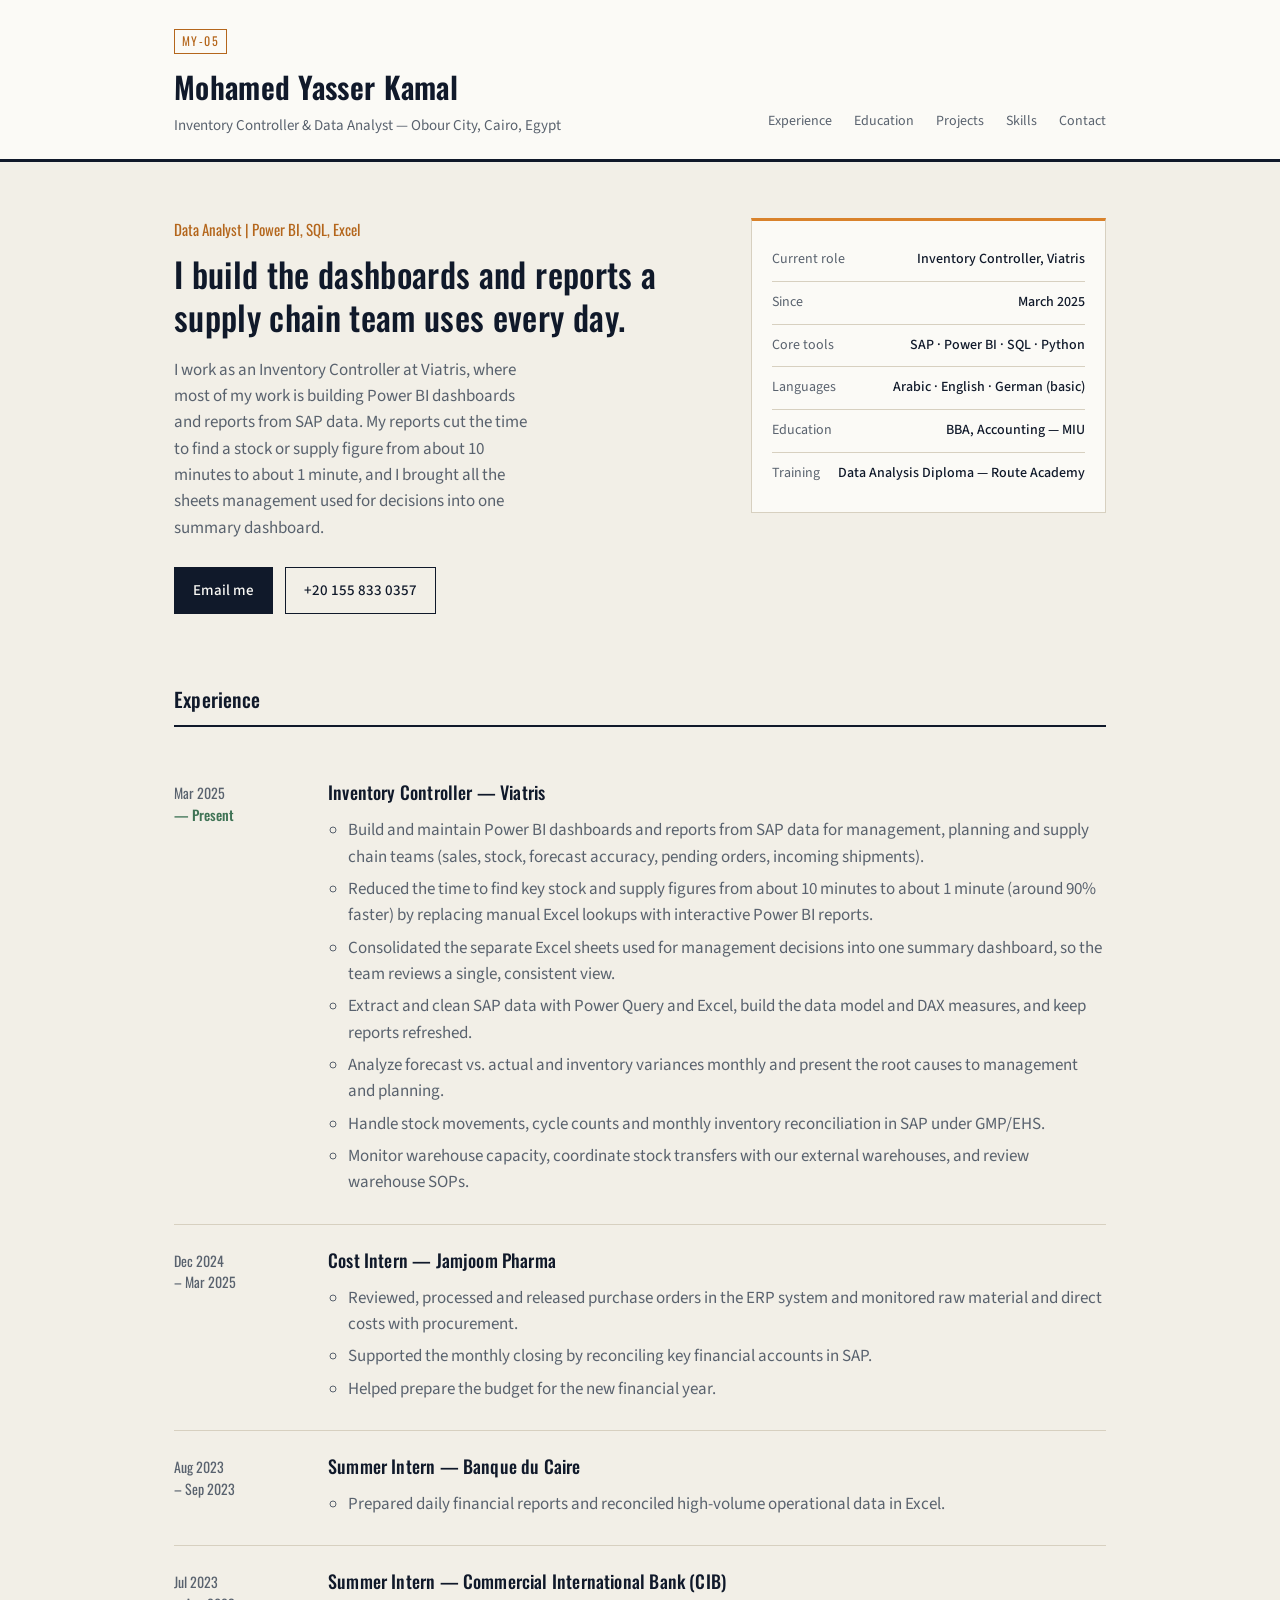
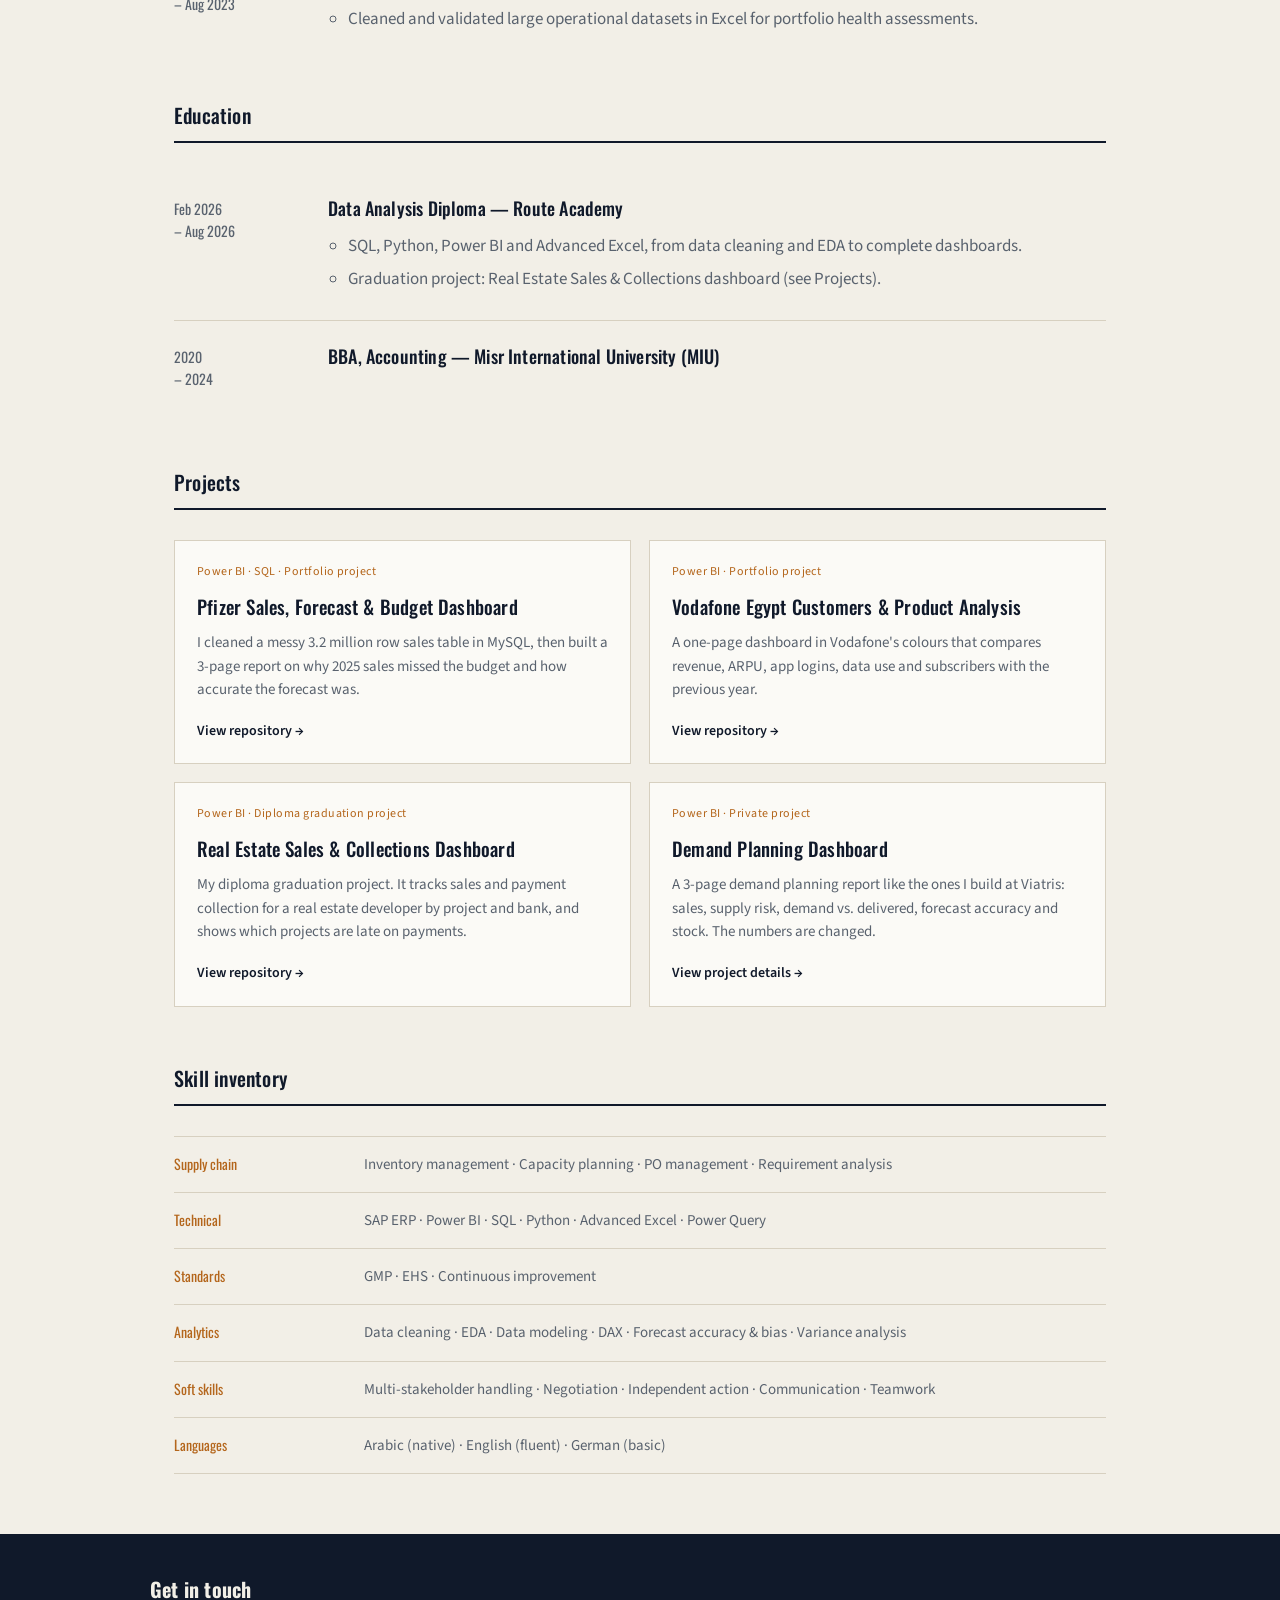
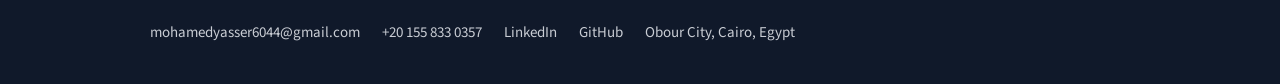
==== commit 9a716acb: "Align experience with Data Analyst CV; move diploma to Education section Co-Authored-By: Claude Opus" ====
--- a/index.html
+++ b/index.html
@@ -17,6 +17,7 @@
     </div>
     <nav class="manifest">
       <a href="#ledger">Experience</a>
+      <a href="#education">Education</a>
       <a href="#builds">Projects</a>
       <a href="#stock">Skills</a>
       <a href="#contact">Contact</a>
@@ -29,12 +30,13 @@
   <section class="hero">
     <div class="hero-grid">
       <div class="hero-lead">
-        <p class="hero-kicker">Inventory Controller turned data analyst.</p>
-        <h2>I keep supply chains honest — then I build the dashboards that prove it.</h2>
+        <p class="hero-kicker">Data Analyst | Power BI, SQL, Excel</p>
+        <h2>I build the dashboards and reports a supply chain team uses every day.</h2>
         <p class="hero-body">
-          Two years moving between the SAP screen and the Power BI canvas: reconciling stock,
-          coordinating production hand-offs, and turning warehouse and financial data into
-          reports that management actually acts on.
+          I work as an Inventory Controller at Viatris, where most of my work is building Power BI
+          dashboards and reports from SAP data. My reports cut the time to find a stock or supply
+          figure from about 10 minutes to about 1 minute, and I brought all the sheets management
+          used for decisions into one summary dashboard.
         </p>
         <div class="hero-actions">
           <a class="btn-primary" href="mailto:mohamedyasser6044@gmail.com">Email me</a>
@@ -42,7 +44,7 @@
         </div>
       </div>
       <div class="hero-manifest-card" aria-label="quick facts">
-        <div class="manifest-row"><span>Current role</span><strong>Inventory Controller, Viatris Pharma</strong></div>
+        <div class="manifest-row"><span>Current role</span><strong>Inventory Controller, Viatris</strong></div>
         <div class="manifest-row"><span>Since</span><strong>March 2025</strong></div>
         <div class="manifest-row"><span>Core tools</span><strong>SAP · Power BI · SQL · Python</strong></div>
         <div class="manifest-row"><span>Languages</span><strong>Arabic · English · German (basic)</strong></div>
@@ -53,70 +55,74 @@
   </section>
 
   <section id="ledger" class="ledger">
-    <h3 class="section-label">Experience log</h3>
+    <h3 class="section-label">Experience</h3>
     <ol class="entries">
-
       <li class="entry">
         <div class="entry-date"><span>Mar 2025</span><span class="ongoing">— Present</span></div>
         <div class="entry-body">
-          <h4>Inventory Controller — Viatris Pharma</h4>
-          <ul>
-            <li>Designed and built Power BI dashboards end to end, from raw SAP data to published reports, tracking Forecast Accuracy %, demand vs. supply variance and stock levels, replacing manual Excel reporting.</li>
-            <li>Extracted inventory and stock-movement data from SAP, cleaned it with Power Query and Advanced Excel, and built the data model and DAX measures that keep KPIs calculated and refreshed.</li>
-            <li>Analyzed forecast-vs-actual and inventory variances every month, found the root causes behind gaps, and presented findings to management and planning.</li>
-            <li>Worked with production, procurement and distribution to turn their business questions into clear KPIs and dashboard views.</li>
-            <li>Ran daily stock movements, cycle counts and monthly inventory reconciliations in SAP, audit-ready under GMP/EHS standards.</li>
-          </ul>
-        </div>
-      </li>
-
+          <h4>Inventory Controller — Viatris</h4>
+          <ul>
+            <li>Build and maintain Power BI dashboards and reports from SAP data for management, planning and supply chain teams (sales, stock, forecast accuracy, pending orders, incoming shipments).</li>
+            <li>Reduced the time to find key stock and supply figures from about 10 minutes to about 1 minute (around 90% faster) by replacing manual Excel lookups with interactive Power BI reports.</li>
+            <li>Consolidated the separate Excel sheets used for management decisions into one summary dashboard, so the team reviews a single, consistent view.</li>
+            <li>Extract and clean SAP data with Power Query and Excel, build the data model and DAX measures, and keep reports refreshed.</li>
+            <li>Analyze forecast vs. actual and inventory variances monthly and present the root causes to management and planning.</li>
+            <li>Handle stock movements, cycle counts and monthly inventory reconciliation in SAP under GMP/EHS.</li>
+            <li>Monitor warehouse capacity, coordinate stock transfers with our external warehouses, and review warehouse SOPs.</li>
+          </ul>
+        </div>
+      </li>
+      <li class="entry">
+        <div class="entry-date"><span>Dec 2024</span><span>– Mar 2025</span></div>
+        <div class="entry-body">
+          <h4>Cost Intern — Jamjoom Pharma</h4>
+          <ul>
+            <li>Reviewed, processed and released purchase orders in the ERP system and monitored raw material and direct costs with procurement.</li>
+            <li>Supported the monthly closing by reconciling key financial accounts in SAP.</li>
+            <li>Helped prepare the budget for the new financial year.</li>
+          </ul>
+        </div>
+      </li>
+      <li class="entry">
+        <div class="entry-date"><span>Aug 2023</span><span>– Sep 2023</span></div>
+        <div class="entry-body">
+          <h4>Summer Intern — Banque du Caire</h4>
+          <ul>
+            <li>Prepared daily financial reports and reconciled high-volume operational data in Excel.</li>
+          </ul>
+        </div>
+      </li>
+      <li class="entry">
+        <div class="entry-date"><span>Jul 2023</span><span>– Aug 2023</span></div>
+        <div class="entry-body">
+          <h4>Summer Intern — Commercial International Bank (CIB)</h4>
+          <ul>
+            <li>Cleaned and validated large operational datasets in Excel for portfolio health assessments.</li>
+          </ul>
+        </div>
+      </li>
+    </ol>
+  </section>
+
+  <section id="education" class="ledger">
+    <h3 class="section-label">Education</h3>
+    <ol class="entries">
       <li class="entry">
         <div class="entry-date"><span>Feb 2026</span><span>– Aug 2026</span></div>
         <div class="entry-body">
           <h4>Data Analysis Diploma — Route Academy</h4>
           <ul>
-            <li>Advanced SQL: views, CTEs, window functions (RANK, ROW_NUMBER, LAG), correlated subqueries and performance tuning with indexes and execution plans.</li>
-            <li>Python and Advanced Excel (Power Query, PivotTables) for cleaning, transforming and preparing raw data; EDA across the full data lifecycle.</li>
-            <li>Power BI data modeling and DAX, applied end to end in two capstone projects.</li>
-          </ul>
-        </div>
-      </li>
-
-      <li class="entry">
-        <div class="entry-date"><span>Dec 2024</span><span>– Mar 2025</span></div>
-        <div class="entry-body">
-          <h4>Cost Intern — Jamjoom Pharma</h4>
-          <ul>
-            <li>Reviewed, processed, and released purchase orders — foundational ERP ordering experience.</li>
-            <li>Monitored raw material and direct expense costs with procurement and operations teams.</li>
-            <li>Assisted in reconciling key financial accounts in SAP.</li>
-          </ul>
-        </div>
-      </li>
-
-      <li class="entry">
-        <div class="entry-date"><span>Aug 2023</span><span>– Sep 2023</span></div>
-        <div class="entry-body">
-          <h4>Summer Intern — Banque du Caire</h4>
-          <ul>
-            <li>Produced daily financial reporting and quantitative analysis for senior management.</li>
-            <li>Reconciled operational data sets in Excel with 100% accuracy across high-volume records.</li>
-          </ul>
-        </div>
-      </li>
-
-      <li class="entry">
-        <div class="entry-date"><span>Jul 2023</span><span>– Aug 2023</span></div>
-        <div class="entry-body">
-          <h4>Summer Intern — Commercial International Bank</h4>
-          <ul>
-            <li>Mapped data lineages and risk/operational structures in corporate banking workflows.</li>
-            <li>Cleaned and validated large operational datasets in Excel for portfolio health assessments.</li>
-            <li>Reduced reporting cycle times for routine audits with cross-functional banking teams.</li>
-          </ul>
-        </div>
-      </li>
-
+            <li>SQL, Python, Power BI and Advanced Excel, from data cleaning and EDA to complete dashboards.</li>
+            <li>Graduation project: Real Estate Sales &amp; Collections dashboard (see Projects).</li>
+          </ul>
+        </div>
+      </li>
+      <li class="entry">
+        <div class="entry-date"><span>2020</span><span>– 2024</span></div>
+        <div class="entry-body">
+          <h4>BBA, Accounting — Misr International University (MIU)</h4>
+        </div>
+      </li>
     </ol>
   </section>
 
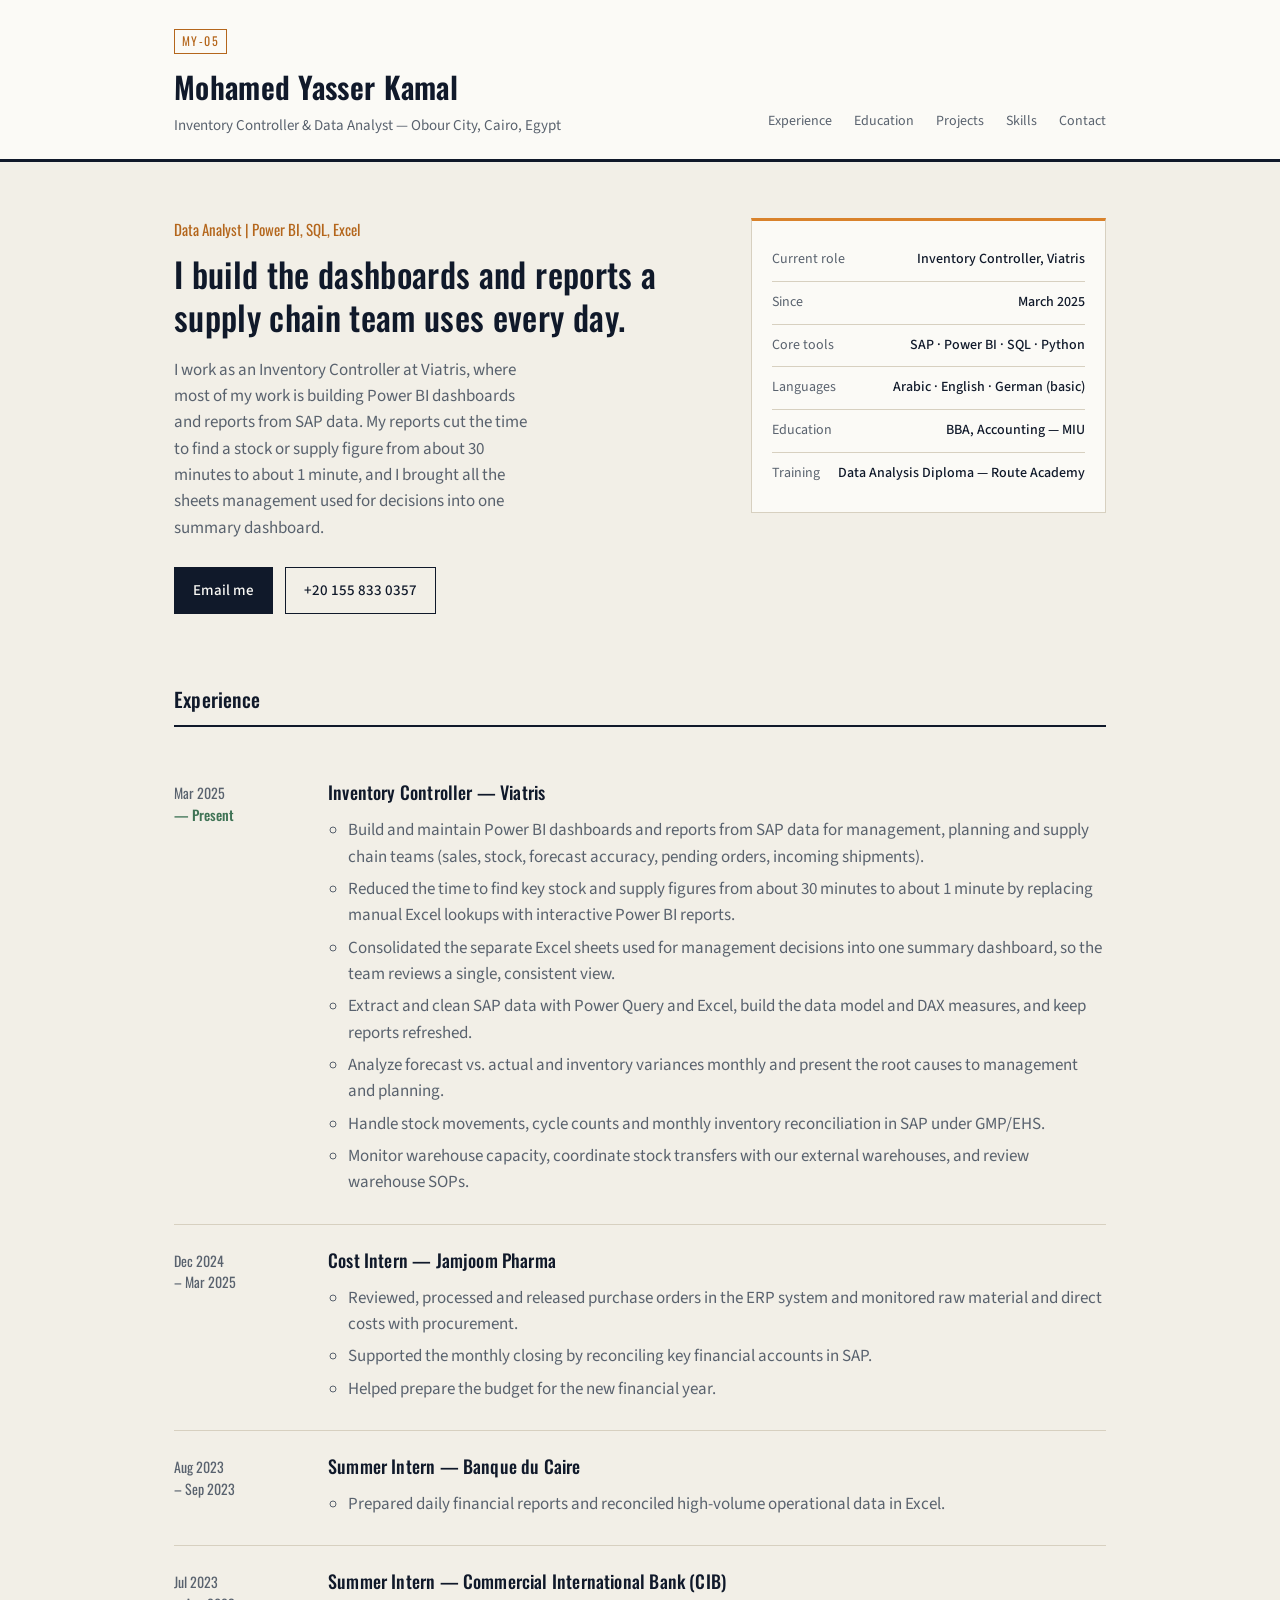
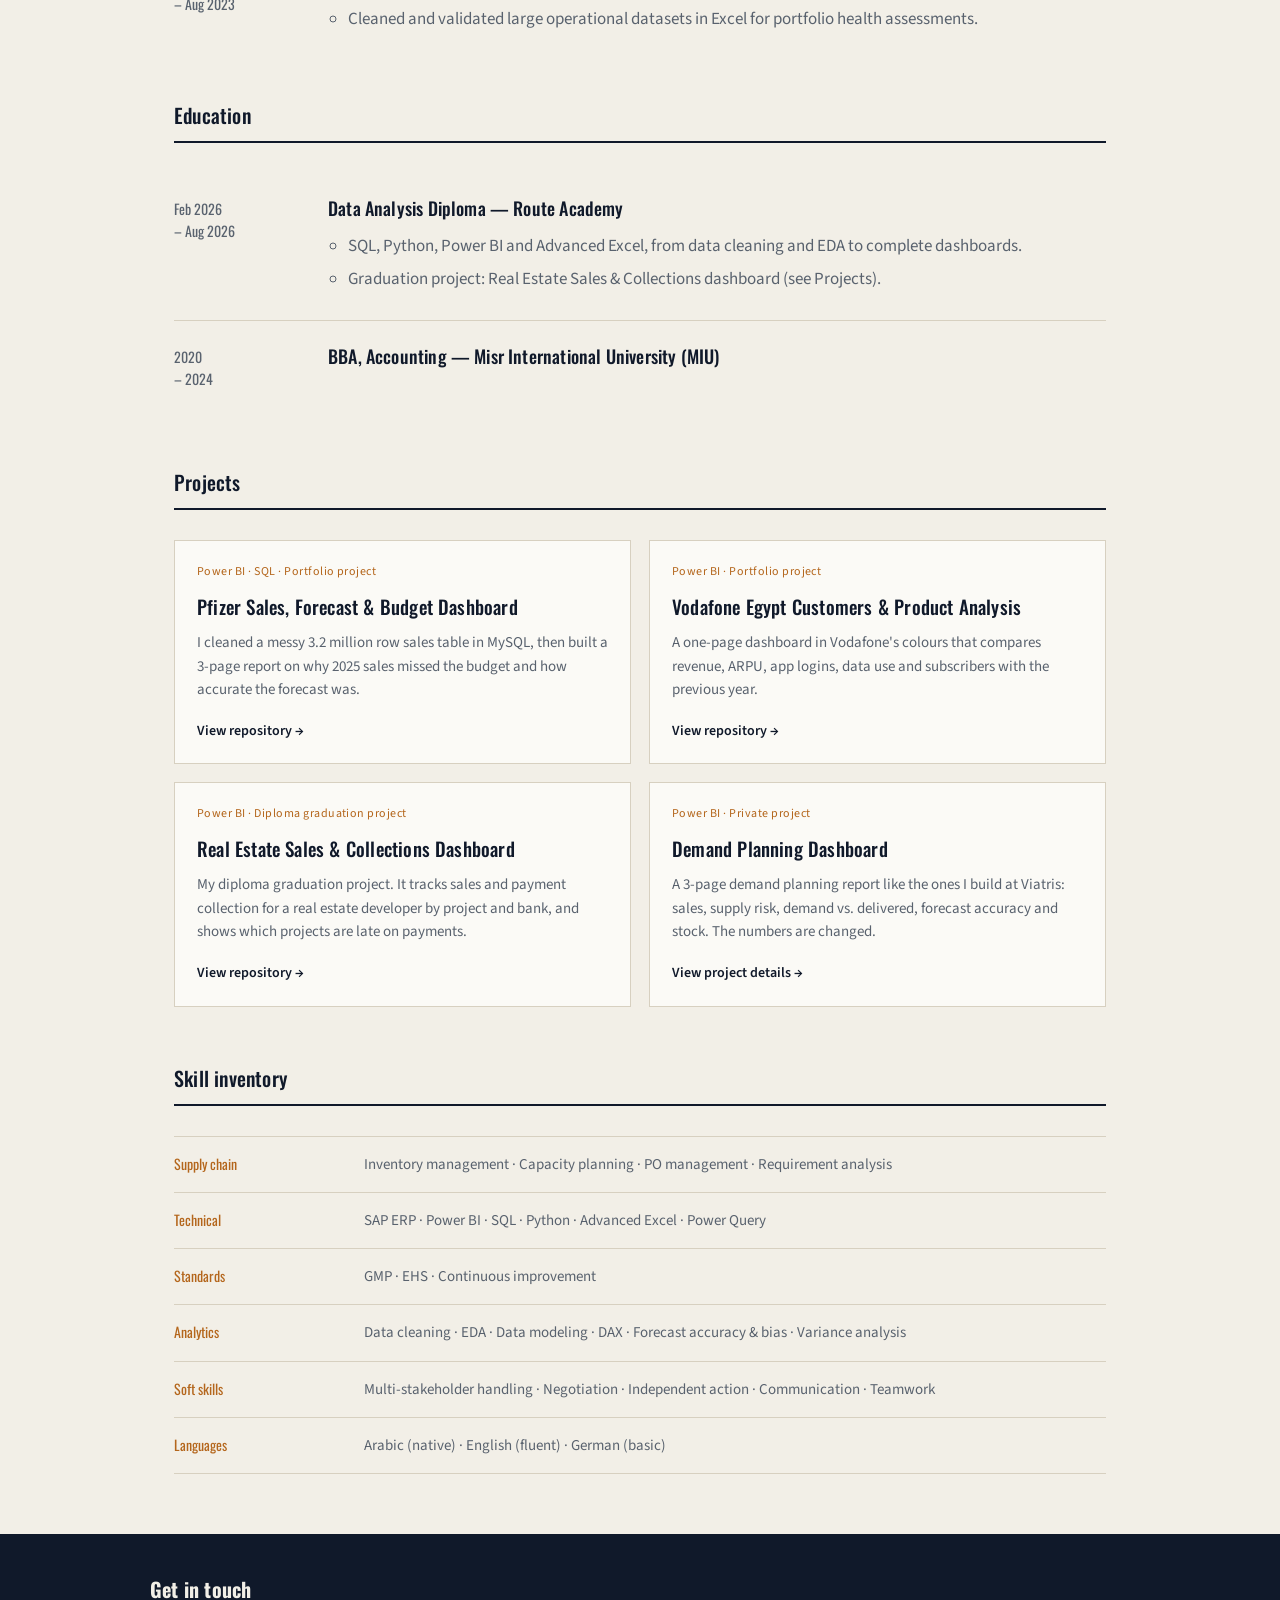
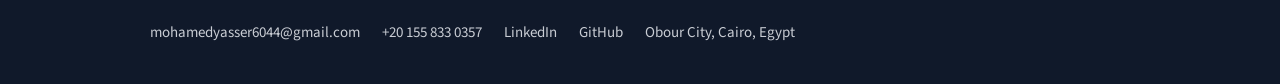
==== commit 39442ddc: "Update time saved to 30 minutes Co-Authored-By: Claude Opus 5.5 (1M context) <noreply@anthropic.com>" ====
--- a/index.html
+++ b/index.html
@@ -35,7 +35,7 @@
         <p class="hero-body">
           I work as an Inventory Controller at Viatris, where most of my work is building Power BI
           dashboards and reports from SAP data. My reports cut the time to find a stock or supply
-          figure from about 10 minutes to about 1 minute, and I brought all the sheets management
+          figure from about 30 minutes to about 1 minute, and I brought all the sheets management
           used for decisions into one summary dashboard.
         </p>
         <div class="hero-actions">
@@ -63,7 +63,7 @@
           <h4>Inventory Controller — Viatris</h4>
           <ul>
             <li>Build and maintain Power BI dashboards and reports from SAP data for management, planning and supply chain teams (sales, stock, forecast accuracy, pending orders, incoming shipments).</li>
-            <li>Reduced the time to find key stock and supply figures from about 10 minutes to about 1 minute (around 90% faster) by replacing manual Excel lookups with interactive Power BI reports.</li>
+            <li>Reduced the time to find key stock and supply figures from about 30 minutes to about 1 minute by replacing manual Excel lookups with interactive Power BI reports.</li>
             <li>Consolidated the separate Excel sheets used for management decisions into one summary dashboard, so the team reviews a single, consistent view.</li>
             <li>Extract and clean SAP data with Power Query and Excel, build the data model and DAX measures, and keep reports refreshed.</li>
             <li>Analyze forecast vs. actual and inventory variances monthly and present the root causes to management and planning.</li>
